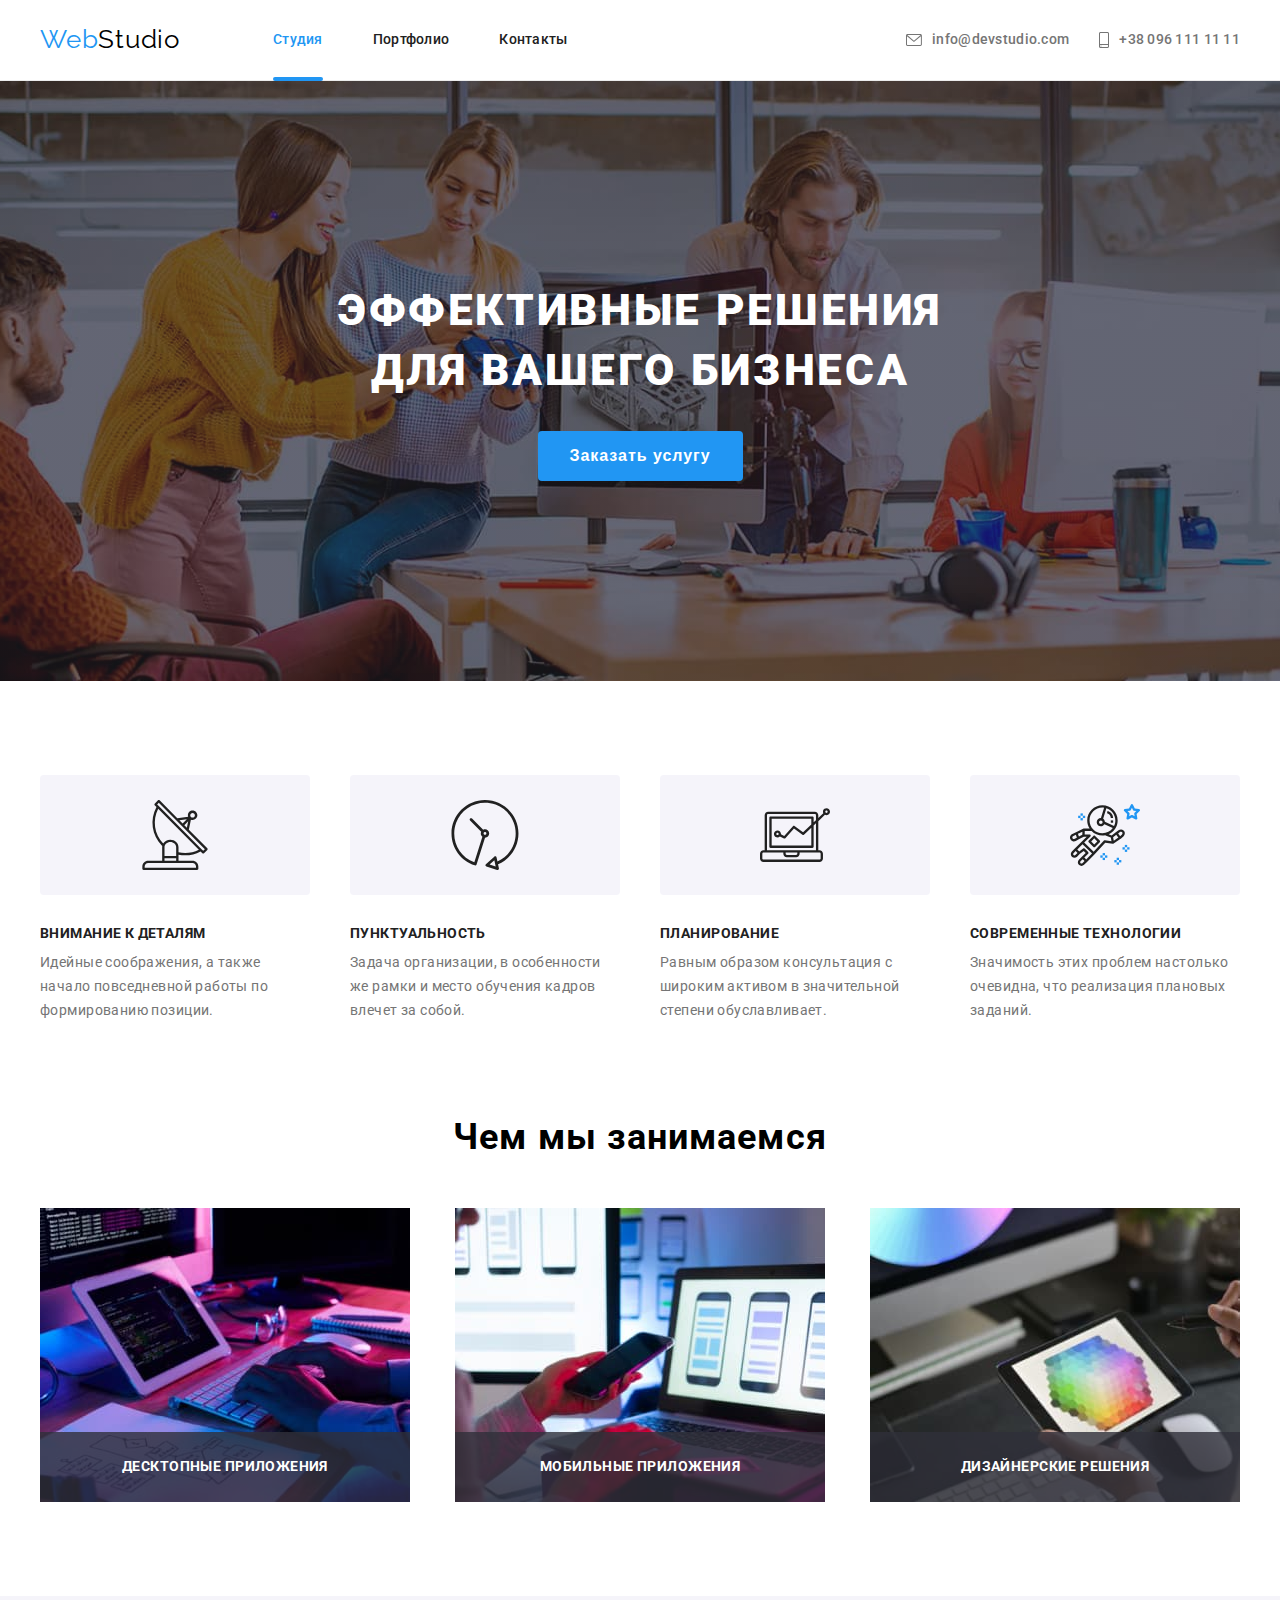
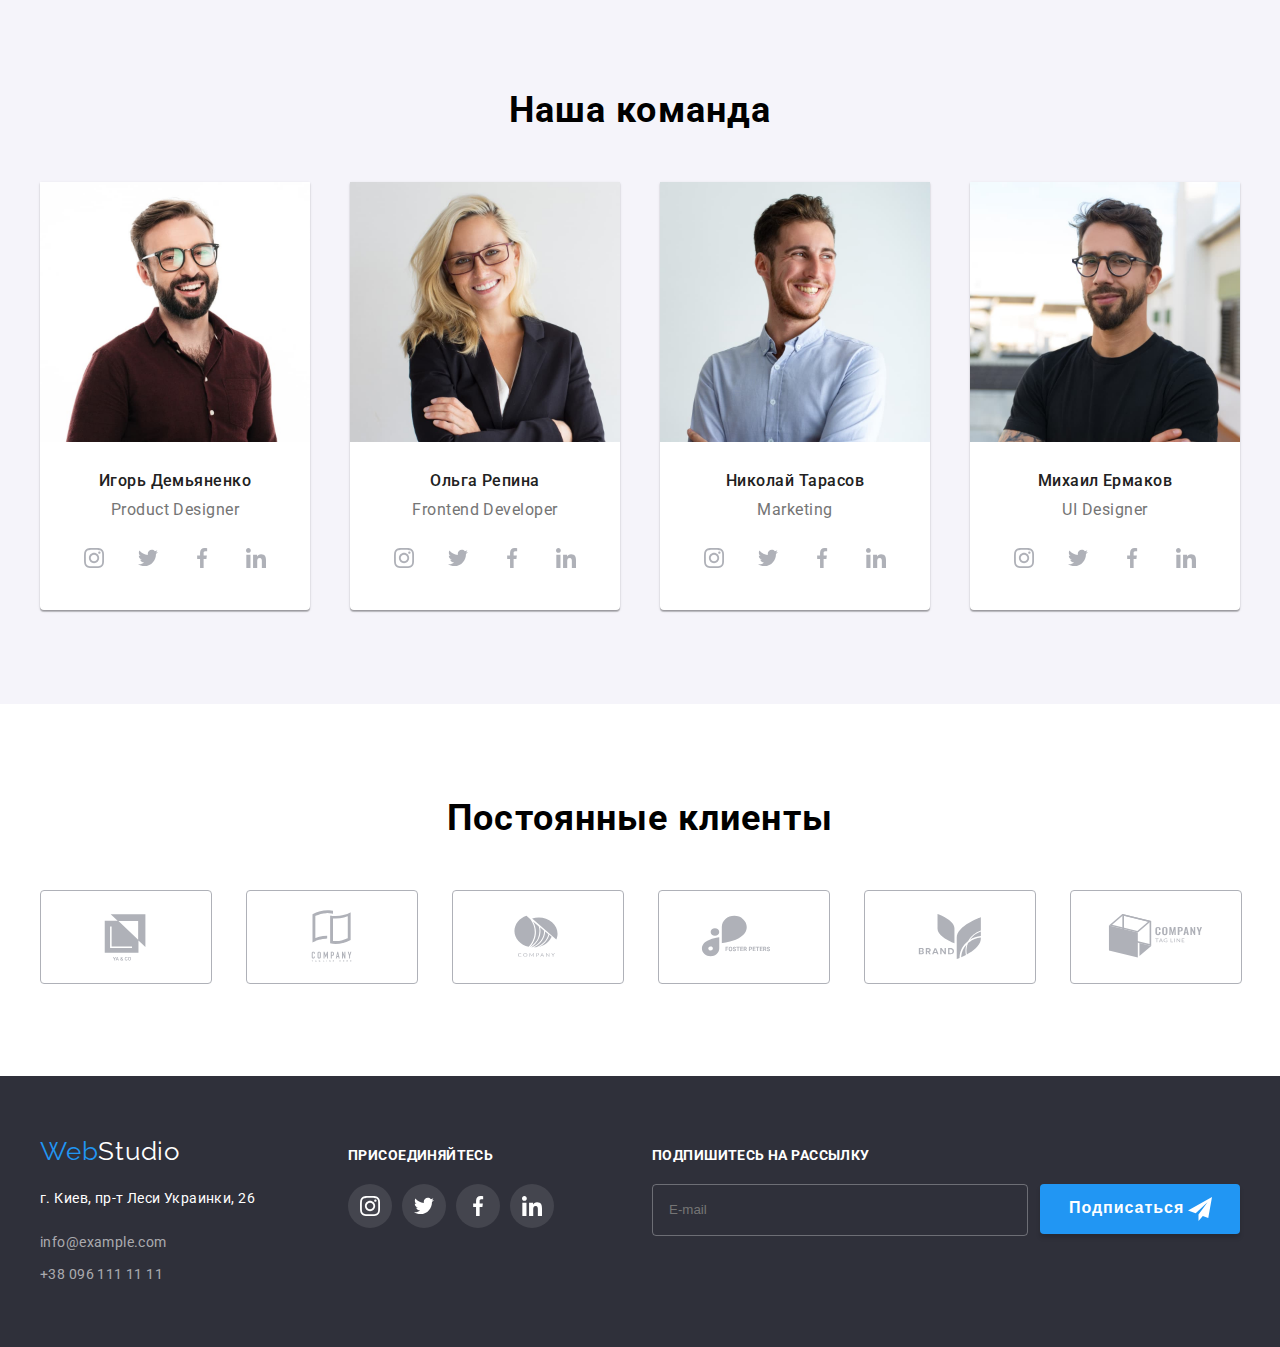
==== index.html @ 7c9e0657 "копіює файли з попередньої ДЗ" ====
<!DOCTYPE html>
<html lang="ru">
  <head>
    <meta charset="UTF-8" />
    <meta http-equiv="X-UA-Compatible" content="IE=edge" />
    <meta name="viewport" content="width=device-width, initial-scale=1.0" />
    <title>WebStudio</title>
    <link rel="preconnect" href="https://fonts.googleapis.com" />
    <link rel="preconnect" href="https://fonts.gstatic.com" crossorigin />
    <link
      href="https://fonts.googleapis.com/css2?family=Montserrat:wght@400;700&family=Raleway:wght@700&family=Roboto:wght@400;500;700;900&family=Rubik:wght@400;500;700&display=swap"
      rel="stylesheet"
    />
    <link
      rel="stylesheet"
      href="https://cdnjs.cloudflare.com/ajax/libs/modern-normalize/1.1.0/modern-normalize.min.css"
      integrity="sha512-wpPYUAdjBVSE4KJnH1VR1HeZfpl1ub8YT/NKx4PuQ5NmX2tKuGu6U/JRp5y+Y8XG2tV+wKQpNHVUX03MfMFn9Q=="
      crossorigin="anonymous"
      referrerpolicy="no-referrer"
    />
    <link rel="stylesheet" href="./css/main.css"/>
  </head>
  <body>
    <!-- --------HEADER-------- -->

    <header class="header">
      <nav class="container main-nav">
        <a href="./index.html" class="logo">Web<span class="logo-accent">Studio</span></a>

        <ul class="nav list">
          <li class="nav__item">
            <a href="./index.html" class="nav__link current">Студия</a>
          </li>

          <li class="nav__item">
            <a href="./portfolio.html" class="nav__link">Портфолио</a></li>

          <li class="nav__item">
            <a href="" class="nav__link">Контакты</a></li>
        </ul>

        <ul class="site-contact list">
          <li class="site-contact__item">
            <a href="mailto:info@devstudio.com" class="site-contact__link">
              <svg class="site-contact__icon" width="16" hight="12">
                <use href="./images/icons.svg#icon-icon-envelope"></use>
              </svg>info@devstudio.com
            </a>
          </li>

          <li class="site-contact__item">
            <a href="tel:+380961111111" class="site-contact__link">
              <svg class="site-contact__icon" width="10" hight="16">
                <use href="./images/icons.svg#icon-icon-tel"></use>
              </svg>+38 096 111 11 11</a>
          </li>
        </ul>

      </nav>
    </header>

    <main>
      <!-- ---------------HERO--------------- -->

      <section class="section hero">
        <div class="container">
          <h1 class="hero__title">Эффективные решения для вашего бизнеса</h1>
          <button type="button" class="hero__button" data-modal-open>Заказать услугу</button>
        </div>
      </section>

      <!-- ----------------BENEFITS---------------- -->

      <section class="section benefit">
        <div class="container">
          <ul class="benefits">
            <li class="benefits__item">
              <div class="benefits__back benefits__back--antenna"></div>
              <h3 class="benefits__title">Внимание к деталям</h3>
              <p class="benefits__desctription">Идейные соображения, а также начало повседневной работы по формированию позиции.</p>
            </li>
            <li class="benefits__item">
              <div class="benefits__back benefits__back--clock"></div>
              <h3 class="benefits__title">Пунктуальность</h3>
              <p class="benefits__desctription">Задача организации, в особенности же рамки и место обучения кадров влечет за собой.</p>
            </li>
            <li class="benefits__item">
              <div class="benefits__back benefits__back--laptop"></div>
              <h3 class="benefits__title">Планирование</h3>
              <p class="benefits__desctription">Равным образом консультация с широким активом в значительной степени обуславливает.</p>
            </li>
            <li class="benefits__item">
              <div class="benefits__back benefits__back--astronaut"></div>
              <h3 class="benefits__title">Современные технологии</h3>
              <p class="benefits__desctription">Значимость этих проблем настолько очевидна, что реализация плановых заданий.</p>
            </li>
          </ul>
        </div>
      </section>

      <!-- ------------------WHAT WE DO (WWD)-------------- -->

      <section class="section">
        <div class="container">
          <h2 class="whatwedo">Чем мы занимаемся</h2>
          <ul class="whatwedo__list list">
            
            <li>
              <a href="" class="whatwedo__link">
                <img src="./images/pic1.jpg" alt="человек пишет код" width="370"/>
                  
                <div class="whatwedo__overlay">
                  <p class="whatwedo__text">Десктопные приложения</p>
                </div>
              </a>
            </li>
            
            <li>
              <a href="" class="whatwedo__link">
                <img src="./images/pic2.jpg" alt="девушка держит в руках телефон" width="370"/>
                
                <div class="whatwedo__overlay">
                  <p class="whatwedo__text">Мобильные приложения</p></div></a>
            </li>

            <li>
              <a href="" class="whatwedo__link">
                <img src="./images/pic3.jpg" alt="палитра на планшете" width="370"/>
                
                <div class="whatwedo__overlay">
                  <p class="whatwedo__text">Дизайнерские решения</p></div></a>
            </li>

          </ul>
          
        </div>
      </section>

      <!-- ----------------TEAM---------------- -->

      <section class="section teambackground">
        <div class="container">
          <h2 class="team__head">Наша команда</h2>
          
          <ul class="team">
            
            <li class="team-member">
              <img src="./images/hum1.jpg" alt="Игорь Демьяненко" width="270" />
              
              <div class="team-member__contacts">
              
              <h3 class="team-member__name">Игорь Демьяненко</h3>
              <p class="team-member__description">Product Designer</p>
              
              <ul class="social-icons">

                <li class="social-icons__item">
                  <a href="" class="social-icons__link">
                  <svg class="social-icons__icon" width="20" height="20">
                    <use href="./images/icons.svg#icon-icon-instagram"></use>
                  </svg>
                </a>
                </li>

                  <li class="social-icons__item">
                  <a href="" class="social-icons__link">
                  <svg class="social-icons__icon" width="20" height="20">
                    <use href="./images/icons.svg#icon-icon-twitter"></use>
                  </svg>
                </a>
               </li>

                <li class="social-icons__item">
                <a href="" class="social-icons__link">
                  <svg class="social-icons__icon" width="20" height="20">
                    <use href="./images/icons.svg#icon-icon-fb"></use>
                  </svg>
                </a>
                </li>

                <li class="social-icons__item">
                  <a href="" class="social-icons__link">
                  <svg class="social-icons__icon" width="20" height="20">
                    <use href="./images/icons.svg#icon-icon-linkedin"></use>
                  </svg>
                </a>
                </li>
              </ul>
              </div>
            </li>

            <li class="team-member">
              <img src="./images/hum2.jpg" alt="Ольга Репина" width="270" />
                
              <div class="team-member__contacts">

                <h3 class="team-member__name">Ольга Репина</h3>
                <p class="team-member__description">Frontend Developer</p>

                <ul class="social-icons">

                  <li class="social-icons__item">
                    <a href="" class="social-icons__link">
                    <svg class="social-icons__icon" width="20" height="20">
                      <use href="./images/icons.svg#icon-icon-instagram"></use>
                    </svg>
                    </a>
                  </li>

                  <li class="social-icons__item">
                    <a href="" class="social-icons__link">
                    <svg class="social-icons__icon" width="20" height="20">
                      <use href="./images/icons.svg#icon-icon-twitter"></use>
                    </svg>
                    </a>
                  </li>

                <li class="social-icons__item">
                <a href="" class="social-icons__link">
                  <svg class="social-icons__icon" width="20" height="20">
                    <use href="./images/icons.svg#icon-icon-fb"></use>
                  </svg>
                </a>
                </li>

                <li class="social-icons__item">
                  <a href="" class="social-icons__link">
                  <svg class="social-icons__icon" width="20" height="20">
                    <use href="./images/icons.svg#icon-icon-linkedin"></use>
                  </svg>
                </a>
                </li>

                </ul>
              </div>
            </li>

            <li class="team-member">
              <img src="./images/hum3.jpg" alt="Николай Тарасов" width="270" />
              
              <div class="team-member__contacts">

                <h3 class="team-member__name">Николай Тарасов</h3>

                <p class="team-member__description">Marketing</p>

                 <ul class="social-icons">

                 <li class="social-icons__item">
                <a href="" class="social-icons__link">
                  <svg class="social-icons__icon" width="20" height="20">
                    <use href="./images/icons.svg#icon-icon-instagram"></use>
                  </svg>
                </a>
                </li>

                 <li class="social-icons__item">
                <a href="" class="social-icons__link">
                  <svg class="social-icons__icon" width="20" height="20">
                    <use href="./images/icons.svg#icon-icon-twitter"></use>
                  </svg>
                </a>
                </li>

                <li class="social-icons__item">
                <a href="" class="social-icons__link">
                  <svg class="social-icons__icon" width="20" height="20">
                    <use href="./images/icons.svg#icon-icon-fb"></use>
                  </svg>
                </a>
                </li>

                <li class="social-icons__item">
                <a href="" class="social-icons__link">
                  <svg class="social-icons__icon" width="20" height="20">
                    <use href="./images/icons.svg#icon-icon-linkedin"></use>
                  </svg>
                </a>
                </li>
                </ul>
              </div>
            </li>

            <li class="team-member">
              <img src="./images/hum4.jpg" alt="Михаил Ермаков" width="270" />
              
              <div class="team-member__contacts">

              <h3 class="team-member__name">Михаил Ермаков</h3>
              <p class="team-member__description">UI Designer</p>

                <ul class="social-icons">

                 <li class="social-icons__item">
                <a href="" class="social-icons__link">
                  <svg class="social-icons__icon" width="20" height="20">
                    <use href="./images/icons.svg#icon-icon-instagram"></use>
                  </svg>
                </a>
                </li>

                 <li class="social-icons__item">
                <a href="" class="social-icons__link">
                  <svg class="social-icons__icon" width="20" height="20">
                    <use href="./images/icons.svg#icon-icon-twitter"></use>
                  </svg>
                </a>
                </li>

                <li class="social-icons__item">
                <a href="" class="social-icons__link">
                  <svg class="social-icons__icon" width="20" height="20">
                    <use href="./images/icons.svg#icon-icon-fb"></use>
                  </svg>
                </a>
                </li>

                <li class="social-icons__item">
                <a href="" class="social-icons__link">
                  <svg class="social-icons__icon" width="20" height="20">
                    <use href="./images/icons.svg#icon-icon-linkedin"></use>
                  </svg>
                </a>
                </li>
                </ul>
              </div>
            </li>
          </ul>
        </div>
      </section>

      <!-- ---Regular customers--- -->

      <section class="section">
        <div class="container">
          <h2 class="customers__head">Постоянные клиенты</h2>

          <ul class="customers list">
           
            <li class="customers__item">
              <a href="" class="customers__link">
                <svg class="customers__icon">
                    <use href="./images/icons.svg#icon-company1"></use>
                </svg>
              </a>
            </li>

            <li class="customers__item">
              <a href="" class="customers__link">
                  <svg class="customers__icon">
                    <use href="./images/icons.svg#icon-company2"></use>
                  </svg>
              </a>
            </li>

            <li class="customers__item">
              <a href="" class="customers__link">
                  <svg class="customers__icon">
                    <use href="./images/icons.svg#icon-company3"></use>
                  </svg>
              </a>
            </li>

            <li class="customers__item">
              <a href="" class="customers__link">
                  <svg class="customers__icon">
                    <use href="./images/icons.svg#icon-company4"></use>
                  </svg>
              </a>
            </li>

            <li class="customers__item">
              <a href="" class="customers__link">
                  <svg class="customers__icon">
                    <use href="./images/icons.svg#icon-company5"></use>
                  </svg>
              </a>
            </li>

            <li class="customers__item">
              <a href=""class="customers__link">
                  <svg class="customers__icon">
                    <use href="./images/icons.svg#icon-company6"></use>
                  </svg>
              </a>
            </li>

          </ul>
        </div>
      </section>
    </main>

    <!-- ------------Footer------------- -->

    <footer class="footer">
      <div class="container footer-con">
        
        <div>
          <a href="./index.html" class="logo">Web<span class="logo-accent logo-accent--footer">Studio</span></a>

          <address class="footer__adress">г. Киев, пр-т Леси Украинки, 26</address>
          
          <ul class="footer_contacts">
            <li class="footer_contacts__link">
              <a href="mailto:info@example.com" class="footer_contacts__footer-contact">info@example.com</a></li>
            <li>
              <a href="tel:+380991111111" class="footer_contacts__footer-contact">+38 096 111 11 11</a></li>
          </ul>
        </div>
      
        <div class="footer-social-link">
          <h3 class="footer__head">присоединяйтесь</h3>
            <div class="footer-social">

              <ul class="footer-icons">
                <li>
                <a href="" class="social-icons__link social-icons__link--footer">
                  <svg class="social-icons__icon social-icons__icon--footer" width="20px" height="20px">
                    <use href="./images/icons.svg#icon-icon-instagram"></use>
                  </svg>
                </a>
              </li>
              <li>
                <a href="" class="social-icons__link social-icons__link--footer">
                  <svg class="social-icons__icon social-icons__icon--footer" width="20px" height="20px">
                    <use href="./images/icons.svg#icon-icon-twitter"></use>
                  </svg>
                </a>
              </li>
              <li>
                <a href="" class="social-icons__link social-icons__link--footer">
                  <svg class="social-icons__icon social-icons__icon--footer" width="20px" height="20px">
                    <use href="./images/icons.svg#icon-icon-fb"></use>
                  </svg>
                </a>
              </li>
              <li>
                <a href="" class="social-icons__link social-icons__link--footer">
                  <svg class="social-icons__icon social-icons__icon--footer" width="20px" height="20px">
                    <use href="./images/icons.svg#icon-icon-linkedin"></use>
                  </svg>
                </a>
              </li>
            </div>
          </ul>
        </div>

        <div class="footer-form">
          <h3 class="footer__head">Подпишитесь на рассылку</h3>
          <div class="subscribe-form">
            <input type="text" placeholder="E-mail" class="subscribe-form__input">
          <button type="button" class="subscribe-form__button">Подписаться
            <svg class="subscribe-form__button-icon" width="24px" height="24px">
              <use href="./images/icons.svg#icon-newsubscribe"> </use>
            </svg>
          </button>
          </div>
        </div>

      </div>
    </footer>

    <!-- ------------Modal window------------- -->

    <div class="backdrop is-hidden" data-modal>
      <div class="modal">
        <div class="close" data-modal-close>
          <svg width="11" height="11">
            <use href="./images/icons.svg#icon-close"></use>
          </svg>
        </div>

        <p class="modal_title">Оставьте свои данные, мы вам перезвоним</p>

        <form class="form">

            <div class="form__field">
              <label for="user-name" class="form__label">Имя</label>
              <div class="form__input-container">
                <input type="text" name="name" id="user-name" class="form__input">
                  <svg  class="form__icon" width="18" height="18">
                    <use href="./images/icons.svg#icon-newperson"></use>
                  </svg>
              </div>
            </div>
            
            <div class="form__field">  
              <label for="user-tel" class="form__label">Телефон</label>
              <div class="form__input-container">
                <input type="tel" name="name" id="user-tel" class="form__input">
                  <svg class="form__icon" width="18" height="18">
                    <use href="./images/icons.svg#icon-newphone"></use>
                  </svg>
              </div>
            </div>

            <div class="form__field">
              <label for="user-email" class="form__label">Почта</label>
              <div class="form__input-container">
                <input type="email" name="name" id="user-email" class="form__input">
                  <svg class="form__icon" width="18" height="18">
                    <use href="./images/icons.svg#icon-newemail"></use>
                  </svg>
              </div>
            </div>

            <div class="form__field comment">
              <label for="comments" class="form__label">Комментарий</label>
                <textarea name="comments" id="comments" rows="10" placeholder="Введите текст" class="form__comments"></textarea> 
            </div>



            <div class="form-agreement">
              <input type="checkbox" name="privacy" id="privacy" class="form-agreement__checkbox visually-hidden" >
              <label for="privacy" class="form-agreement__label">
              Соглашаюсь с рассылкой и принимаю &nbsp
              <a href="" class="form-agreement__link">Условия договора</a>
              </label>
            </div>

          <button type="submit" class="form__buttom">Отправить</button>

        </form>
  
     <script src="./js/modal.js"></script>
  </body>
</html>
---- css/main.css ----
:root {
  --primaty-text-color: #212121;
  --dark-color-text: #000000;
  --secondary-text-color: #757575;
  --auxiliary-text-color: rgba(255, 255, 255, 0.6);
  --white-text-color: #ffffff;
  --accent-color: #2196f3;
  --background-color-dark: #2f303a;
  --background-color-lightgrey: #f5f4fa;
  --cybic-parameters: 0.4, 0, 0.2, 1;
}

*,
*::before *::after {
  box-sizing: inherit;
}

body {
  font-family: Roboto, sans-serif;
  margin: 0;
}

h2 {
  font-weight: 700;
  font-size: 36px;
  line-height: 1.16;
  letter-spacing: 0.03em;
  text-align: center;
}

h1,
h2,
h3,
h4,
h5,
h6,
h7,
h8 {
  margin: 0 0;
  padding-left: 0;
}

ul {
  margin-top: 0;
  padding-left: 0;
}

p {
  margin: 0 0;
  padding-left: 0;
}

img {
  display: block;
}

.container {
  width: 1200px;
  margin-left: auto;
  margin-right: auto;
  padding-left: 15px;
  padding-right: 15px;
}

.section {
  padding-top: 94px;
  padding-bottom: 94px;
}

.visually-hidden {
  position: absolute;
  white-space: nowrap;
  width: 1px;
  height: 1px;
  overflow: hidden;
  border: 0;
  padding: 0;
  clip: rect(0 0 0 0);
  clip-path: inset(50%);
  margin: -1px;
}

.list {
  list-style: none;
  text-decoration: none;
  margin-bottom: 0;
}

.header {
  border-bottom: 1px solid #ececec;
}

.main-nav {
  display: flex;
  align-items: center;
  height: 80px;
}

.nav {
  font-family: Roboto, sans-serif;
  display: flex;
  color: var(--primaty-text-color);
  font-weight: 500;
  font-size: 14px;
  line-height: 1.14;
  letter-spacing: 0.02em;
  margin: 0;
}

.nav__item {
  position: relative;
  margin-right: 50px;
}
.nav__item:last-child {
  margin-right: 0px;
}

.nav__link {
  color: var(--primaty-text-color);
  display: block;
  text-decoration: none;
  padding-top: 32px;
  padding-bottom: 32px;
  font-weight: 500;
  font-size: 14px;
  line-height: 1.14;
  letter-spacing: 0.02em;
  transition: color 250ms cubic-bezier(var(--cybic-parameters));
}
.nav__link:hover, .nav__link:focus {
  color: var(--accent-color);
}
.nav__link.current {
  color: var(--accent-color);
}
.nav__link.current::after {
  content: "";
  position: absolute;
  left: 0;
  bottom: -1px;
  width: 100%;
  height: 4px;
  background-color: var(--accent-color);
  border-radius: 2px;
}

.site-contact {
  display: flex;
  text-decoration: none;
  margin-left: auto;
  padding: 0;
  height: 80px;
}

.site-contact__item {
  margin-right: 30px;
}
.site-contact__item:last-child {
  margin-right: 0px;
}

.site-contact__link {
  display: flex;
  font-family: Roboto, sans-serif;
  text-decoration: none;
  color: var(--secondary-text-color);
  font-weight: 500;
  font-size: 14px;
  line-height: 1.14;
  letter-spacing: 0.02em;
  padding: 0;
  margin-left: auto;
  margin-bottom: 0;
  align-items: center;
  transition: color 250ms cubic-bezier(var(--cybic-parameters));
}
.site-contact__link:hover, .site-contact__link:focus {
  color: var(--accent-color);
}

.site-contact__icon {
  margin-right: 10px;
  fill: currentColor;
  height: 80px;
}

.logo {
  font-family: Raleway, sans-serif;
  text-decoration: none;
  font-size: 26px;
  line-height: 1.2;
  letter-spacing: 0.03em;
  color: var(--accent-color);
  margin-right: 93px;
}

.logo-accent {
  color: var(--dark-color-text);
}

.logo-accent--footer {
  color: var(--white-text-color);
}

.hero {
  max-height: 600px;
  max-width: 1600px;
  margin: 0 auto;
  background-image: linear-gradient(to right, rgba(47, 48, 58, 0.4), rgba(47, 48, 58, 0.4)), url(../images/heroback.jpg);
  background-repeat: no-repeat;
  background-position: center;
  padding: 200px 0px;
}

.hero__title {
  font-family: Roboto, sans-serif;
  color: var(--white-text-color);
  text-transform: uppercase;
  font-weight: 900;
  font-size: 44px;
  line-height: 1.36;
  text-align: center;
  letter-spacing: 0.06em;
  list-style: none;
  margin-bottom: 30px;
  margin-left: auto;
  margin-right: auto;
  width: 696px;
}

.hero__button {
  color: var(--white-text-color);
  background-color: var(--accent-color);
  font-weight: 700;
  font-size: 16px;
  line-height: 1.88;
  letter-spacing: 0.06em;
  border: 0px;
  border-radius: 4px;
  padding: 10px 32px;
  display: block;
  margin: 0 auto;
  cursor: pointer;
}

.section.benefit {
  padding-bottom: 0px;
}

.benefits {
  margin: 0;
  list-style: none;
  display: flex;
  justify-content: space-between;
}

.benefits__item {
  max-width: 270px;
}

.benefits__back {
  display: block;
  width: 270px;
  height: 120px;
  background-color: var(--background-color-lightgrey);
  border-radius: 4px;
  margin-bottom: 30px;
  background-position: center;
  background-repeat: no-repeat;
  background-size: 70px 70px;
}
.benefits__back--antenna {
  background-image: url(../images/benefit1.svg);
}
.benefits__back--clock {
  background-image: url(../images/benefit2.svg);
}
.benefits__back--laptop {
  background-image: url(../images/benefit3.svg);
}
.benefits__back--astronaut {
  background-image: url(../images/benefit4.svg);
}

.benefits__title {
  color: var(--primaty-text-color);
  font-weight: 700;
  font-size: 14px;
  line-height: 16px;
  letter-spacing: 0.03em;
  text-transform: uppercase;
  margin-bottom: 10px;
}

.benefits__desctription {
  color: var(--secondary-text-color);
  font-weight: 400;
  font-size: 14px;
  line-height: 1.71;
  letter-spacing: 0.03em;
  width: 270px;
}

.whatwedo {
  text-align: center;
  margin-bottom: 50px;
}

.whatwedo__list {
  margin: 0;
  display: flex;
  justify-content: space-between;
}

.whatwedo__link {
  position: relative;
}

.whatwedo__overlay {
  display: flex;
  position: absolute;
  width: 100%;
  height: 70px;
  bottom: 0;
  background-color: rgba(47, 48, 58, 0.8);
  justify-content: center;
  align-items: center;
}

.whatwedo__text {
  font-weight: 700;
  font-size: 14px;
  line-height: 1.14;
  letter-spacing: 0.03em;
  text-transform: uppercase;
  color: var(--white-text-color);
}

.teambackground {
  background-color: var(--background-color-lightgrey);
}

.team__head {
  margin-bottom: 50px;
  text-align: center;
}

.team {
  display: flex;
  justify-content: space-between;
  list-style: none;
  margin: 0;
}

.team-member {
  background-color: var(--white-text-color);
  box-shadow: 0px 1px 3px rgba(0, 0, 0, 0.12), 0px 1px 1px rgba(0, 0, 0, 0.14), 0px 2px 1px rgba(0, 0, 0, 0.2);
  border-radius: 0px 0px 4px 4px;
}

.team-member__contacts {
  margin: 30px 0;
}

.team-member__name {
  margin-bottom: 10px;
  color: var(--primaty-text-color);
  font-weight: 500;
  font-size: 16px;
  line-height: 1.18;
  letter-spacing: 0.03em;
  text-align: center;
}

.team-member__description {
  color: var(--secondary-text-color);
  font-weight: 400;
  font-size: 16px;
  line-height: 1.18;
  letter-spacing: 0.03em;
  margin-bottom: 16px;
  text-align: center;
}

.social-icons {
  display: flex;
  justify-content: center;
  list-style: none;
}

.social-icons__item {
  height: 44px;
  width: 44px;
  margin-right: 10px;
}
.social-icons__item:last-child {
  margin-right: 0;
}

.social-icons__link {
  display: flex;
  justify-content: center;
  align-items: center;
  height: 100%;
  width: 100%;
  border-radius: 50%;
  color: #afb1b8;
  transition: background-color 250ms cubic-bezier(var(--cybic-parameters)), color 250ms cubic-bezier(var(--cybic-parameters));
}
.social-icons__link:hover, .social-icons__link:focus {
  background-color: var(--accent-color);
  color: #ffffff;
}

.social-icons__icon {
  fill: currentColor;
}

.customers__head {
  margin-bottom: 50px;
}

.customers {
  display: flex;
  justify-content: space-between;
  align-items: center;
  margin: 0;
}

.customers__item {
  width: 170px;
  height: 92px;
  color: var(--accent-color);
}

.customers__link {
  display: flex;
  justify-content: center;
  align-items: center;
  color: #afb1b8;
  width: 100%;
  height: 100%;
  border-radius: 4px;
  border: 1px solid #afb1b8;
  transition: background-color 250ms cubic-bezier(var(--cybic-parameters)), color 250ms cubic-bezier(var(--cybic-parameters)), border 250ms cubic-bezier(var(--cybic-parameters));
}
.customers__link:hover, .customers__link:focus {
  color: var(--accent-color);
  border-radius: 4px;
  border: 1px solid var(--accent-color);
}

.customers__icon {
  width: 106px;
  height: 60px;
  fill: currentColor;
}

.footer {
  background-color: var(--background-color-dark);
  padding-top: 60px;
  padding-bottom: 60px;
}

.footer-con {
  display: flex;
  align-items: baseline;
  justify-content: space-between;
}

.logo-footer {
  display: inline-block;
  margin-bottom: 20px;
}

.footer__adress {
  color: var(--white-text-color);
  font-style: normal;
  font-size: 14px;
  line-height: 1.7;
  letter-spacing: 0.03em;
  margin-bottom: 20px;
  margin-top: 20px;
}

.footer_contacts {
  margin: 0;
  list-style: none;
}

.footer_contacts__link {
  margin-bottom: 9px;
}

.footer_contacts__footer-contact {
  color: var(--auxiliary-text-color);
  text-decoration: none;
  font-size: 14px;
  line-height: 1.7;
  letter-spacing: 0.03em;
}

.footer-social-link {
  margin-left: 70px;
}

.footer__head {
  width: 100%;
  font-family: "Roboto";
  font-weight: 700;
  font-size: 14px;
  line-height: 1.14;
  letter-spacing: 0.03em;
  text-transform: uppercase;
  color: var(--white-text-color);
  margin-bottom: 20px;
}

.footer-social {
  display: flex;
  justify-content: space-between;
  width: 206px;
  height: 44px;
}

.footer-icons {
  list-style: none;
  display: flex;
  margin: 0;
  padding: 0;
  height: 44px;
  width: 44px;
}

.footer-icons li {
  margin-right: 10px;
}

.footer-icons li:last-child {
  margin-right: 0;
}

.social-icons__link--footer {
  display: flex;
  margin: 0;
  height: 44px;
  width: 44px;
  background-color: rgba(255, 255, 255, 0.1);
  border-radius: 50%;
  align-items: center;
  justify-content: center;
  transition: background-color 250ms cubic-bezier(var(--cybic-parameters));
}
.social-icons__link--footer:hover, .social-icons__link--footer:focus {
  background-color: var(--accent-color);
  border-radius: 50%;
}

.social-icons__icon--footer {
  display: block;
  align-items: baseline;
  fill: var(--white-text-color);
}

.footer-form {
  margin-left: 93px;
}

.subscribe-form {
  display: flex;
}

.subscribe-form__input {
  display: flex;
  padding: 0;
  margin: 0;
  width: 358px;
  height: 50px;
  background-color: transparent;
  border: 1px solid rgba(255, 255, 255, 0.3);
  border-radius: 4px;
  padding-left: 16px;
  color: var(--white-text-color);
}

.subscribe-form__button {
  display: flex;
  align-items: center;
  position: relative;
  margin-left: 12px;
  margin-top: 0;
  margin-right: 0;
  margin-bottom: 0;
  padding-left: 29px;
  width: 200px;
  height: 50px;
  border: none;
  border-radius: 4px;
  background-color: var(--accent-color);
  box-shadow: 0px 4px 4px rgba(0, 0, 0, 0.15);
  color: var(--white-text-color);
  font-weight: 700;
  font-size: 16px;
  line-height: 1.88;
  letter-spacing: 0.06em;
}

.subscribe-form__button-icon {
  position: absolute;
  right: 0;
  margin-right: 28px;
  top: 50%;
  transform: translateY(-50%);
}

.portfolio-nav {
  display: flex;
  color: var(--primaty-text-color);
  list-style: none;
  font-weight: 500;
  font-size: 16px;
  line-height: 1.62;
  letter-spacing: 0.03em;
  justify-content: center;
  margin-top: 0;
  margin-bottom: 50px;
}

.portfolio-nav__li {
  margin-right: 8px;
}

.portfolio-nav__radiobutton {
  display: block;
  font-family: Roboto, sans-serif;
  color: var(--primaty-text-color);
  list-style: none;
  text-decoration: none;
  font-weight: 500;
  font-size: 16px;
  line-height: 1.62;
  letter-spacing: 0.03em;
  padding: 6px 22px;
  border: 0px;
  border-radius: 4px;
  transition: background-color 250ms cubic-bezier(var(--cybic-parameters)), color 250ms cubic-bezier(var(--cybic-parameters)), box-shadow 250ms cubic-bezier(var(--cybic-parameters));
}
.portfolio-nav__radiobutton:nth-last-child {
  margin-right: 0;
}
.portfolio-nav__radiobutton:hover, .portfolio-nav__radiobutton:focus {
  color: var(--white-text-color);
  background-color: var(--accent-color);
  box-shadow: 0px 3px 1px rgba(0, 0, 0, 0.1), 0px 1px 2px rgba(0, 0, 0, 0.08), 0px 2px 2px rgba(0, 0, 0, 0.12);
}

.portfolio-card__content {
  padding: 20px 24px;
  border-left: 1px solid #eeeeee;
  border-right: 1px solid #eeeeee;
  border-bottom: 1px solid #eeeeee;
}

.portfolio-collection {
  color: var(--primaty-text-color);
  list-style: none;
  text-decoration: none;
  font-weight: 500;
  font-size: 16px;
  line-height: 1.62;
  letter-spacing: 0.03em;
  display: flex;
  flex-wrap: wrap;
  margin: 0;
}

.portfolio-card {
  margin-right: 30px;
  margin-bottom: 30px;
  width: 370px;
}
.portfolio-card:nth-child(3n) {
  margin-right: 0;
}

.portfolio-card__link {
  display: inline-block;
  transition: box-shadow 250ms cubic-bezier(var(--cybic-parameters));
}
.portfolio-card__link:hover, .portfolio-card__link:focus {
  box-shadow: 0px 1px 1px rgba(0, 0, 0, 0.12), 0px 4px 4px rgba(0, 0, 0, 0.06), 1px 4px 6px rgba(0, 0, 0, 0.16);
}

.portfolio-card__thumb {
  position: relative;
  overflow: hidden;
}

.portfolio-card__picture {
  z-index: 2;
}
.portfolio-card__picture .p {
  display: block;
  min-width: 100%;
  height: auto;
}

.portfolio-card__overley {
  position: absolute;
  top: 0;
  left: 0;
  width: 100%;
  height: 100%;
  padding: 63px 24px;
  background-color: rgba(33, 150, 243, 0.9);
  transform: translateY(100%);
  transition: transform 250ms cubic-bezier(var(--cybic-parameters));
}
.portfolio-card__link:hover .portfolio-card__overley, .portfolio-card__link:focus .portfolio-card__overley {
  transform: translateY(0);
}

.portfolio-card__title {
  font-family: Roboto, sans-serif;
  color: var(--primaty-text-color);
  font-weight: 700;
  font-size: 18px;
  line-height: 2;
  letter-spacing: 0.06em;
  margin-bottom: 4px;
}

.portfolio-card__description {
  color: var(--secondary-text-color);
  font-size: 16px;
  line-height: 1.88;
  letter-spacing: 0.03em;
}

.portfolio-card__overley-text {
  position: absolute;
  top: 0;
  left: 0;
  padding: 63px 24px;
  height: 100%;
  width: 100%;
  color: var(--white-text-color);
}

.backdrop {
  position: fixed;
  top: 0;
  left: 0;
  width: 100%;
  height: 100%;
  background-color: rgba(0, 0, 0, 0.2);
  opacity: 1;
  transition: opacity 250ms cubic-bezier(var(--cybic-parameters)), visibility 250ms cubic-bezier(var(--cybic-parameters));
}
.backdrop.is-hidden {
  visibility: hidden;
  opacity: 0;
  pointer-events: none;
}

.modal {
  position: absolute;
  top: 50%;
  left: 50%;
  transform: translate(-50%, -50%) scale(1);
  min-height: 581px;
  width: 528px;
  padding: 40px;
  background-color: var(--white-text-color);
  border-radius: 4px;
  box-shadow: 0px 1px 3px rgba(0, 0, 0, 0.12), 0px 1px 1px rgba(0, 0, 0, 0.14), 0px 2px 1px rgba(0, 0, 0, 0.2);
  transition: transform 250ms cubic-bezier(var(--cybic-parameters));
}
.backdrop.is-hidden .modal {
  transform: translate(-50%, -50%) scale(0);
}

.close {
  position: absolute;
  display: flex;
  align-items: center;
  justify-content: center;
  width: 30px;
  height: 30px;
  top: 8px;
  right: 8px;
  border-radius: 50%;
  background-color: var(--white-text-color);
  border: 1px solid rgba(0, 0, 0, 0.1);
  transition: fill 250ms cubic-bezier(var(--cybic-parameters));
}
.close:hover {
  fill: var(--accent-color);
}

.modal_title {
  font-weight: 700;
  font-size: 20px;
  line-height: 1.15;
  text-align: center;
  letter-spacing: 0.03em;
  color: var(--primaty-text-color);
  margin-bottom: 12px;
}

.form {
  display: block;
  top: 0;
  left: 0;
  width: 100%;
  height: 100%;
}

.form__field {
  display: block;
  width: 100%;
  margin-bottom: 10px;
}

.form__label {
  display: block;
  width: 100%;
  font-weight: 400;
  font-size: 12px;
  line-height: 1.16;
  letter-spacing: 0.01em;
  color: var(--secondary-text-color);
  margin-bottom: 4px;
}

.form__input-container {
  position: relative;
}

.form__input {
  padding-left: 42px;
  padding-top: 0;
  padding-right: 0;
  padding-bottom: 0;
  width: 100%;
  height: 40px;
  border: 1px solid rgba(33, 33, 33, 0.2);
  border-radius: 4px;
  top: 0;
  fill: currentColor;
  transition: border 250ms cubic-bezier(var(--cybic-parameters));
}
.form__input:hover, .form__input:focus {
  border: 1px solid var(--accent-color);
}

.form__icon {
  position: absolute;
  top: 50%;
  left: 15px;
  transform: translateY(-50%);
  transition: all 250ms cubic-bezier(var(--cybic-parameters));
}
.form__input:hover + .form__icon {
  fill: var(--accent-color);
}
.form__input:focus + .form__icon {
  fill: var(--accent-color);
}

.comment {
  margin-bottom: 0;
}

.form__comments {
  display: block;
  margin: 0;
  padding: 12px 16px;
  width: 100%;
  height: 120px;
  border: 1px solid rgba(33, 33, 33, 0.2);
  border-radius: 4px;
  resize: none;
  transition: border 250ms cubic-bezier(var(--cybic-parameters));
}
.form__comments:hover, .form__comments:focus {
  border: 1px solid var(--accent-color);
}
.form__comments::placeholder {
  font-weight: 400;
  font-size: 14px;
  line-height: 1.14;
  letter-spacing: 0.01em;
  color: rgba(117, 117, 117, 0.5);
}

.form-agreement {
  margin-right: auto;
  margin-left: auto;
  margin-bottom: 30px;
  margin-top: 20px;
}

.form-agreement__label {
  font-size: 14px;
  line-height: 1.71;
  letter-spacing: 0.03em;
  color: var(--secondary-text-color);
  display: flex;
  align-items: center;
  justify-content: center;
}
.form-agreement__label::before {
  content: "";
  width: 16px;
  height: 15px;
  border: 2px solid var(--primaty-text-color);
  border-radius: 2px;
  margin-right: 8px;
}

.form-agreement__link {
  color: var(--accent-color);
}

.form-agreement__checkbox:checked + .form-agreement__label::before {
  background-color: var(--accent-color);
  border: none;
  background-image: url(../images/icon-check.svg);
  background-repeat: no-repeat;
  background-position: center;
}

.form__buttom {
  display: block;
  margin: 0 auto;
  margin-bottom: 0px;
  width: 200px;
  height: 50px;
  color: var(--white-text-color);
  background-color: var(--accent-color);
  border: none;
  box-shadow: 0px 4px 4px rgba(0, 0, 0, 0.15);
  border-radius: 4px;
  text-align: center;
  font-weight: 700;
  font-size: 16px;
  line-height: 1.88;
  letter-spacing: 0.06em;
  transition: background-color 250ms cubic-bezier(var(--cybic-parameters));
}
.form__buttom:hover {
  background: #188ce8;
}/*# sourceMappingURL=main.css.map */
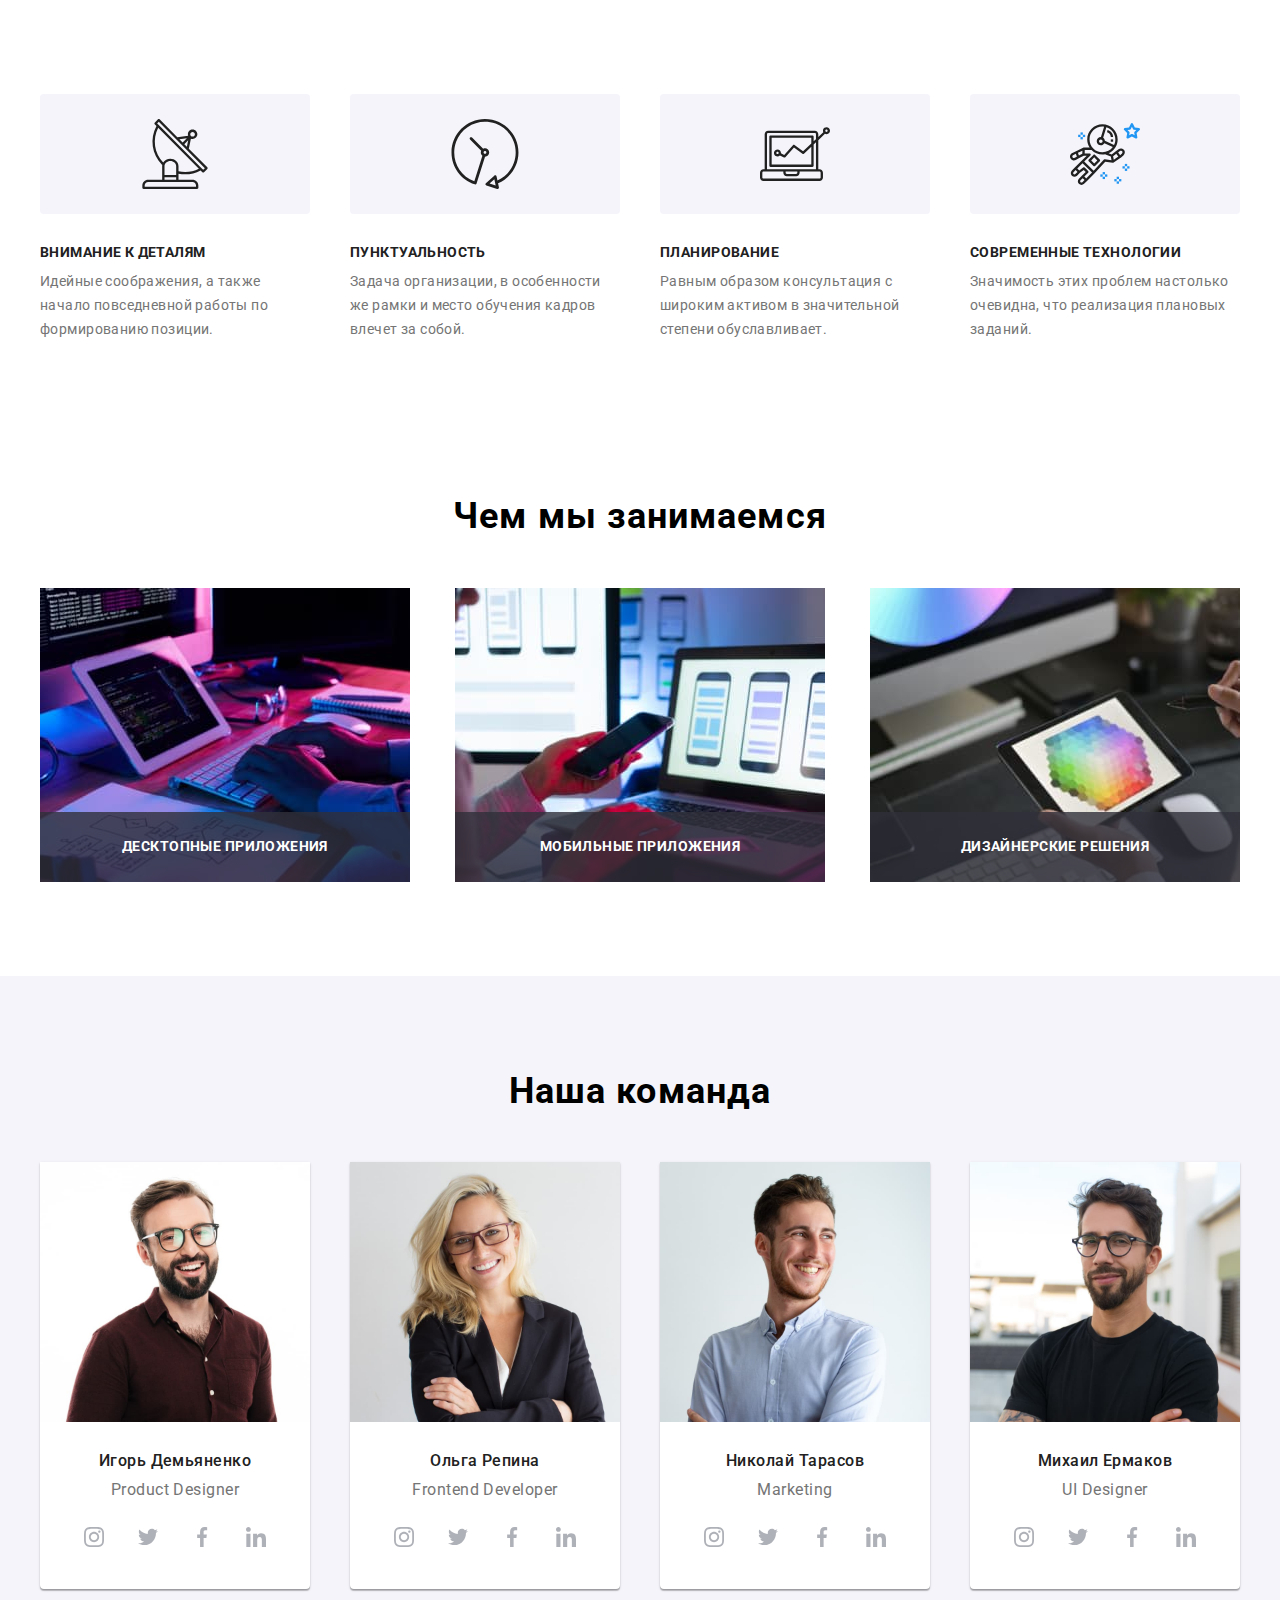
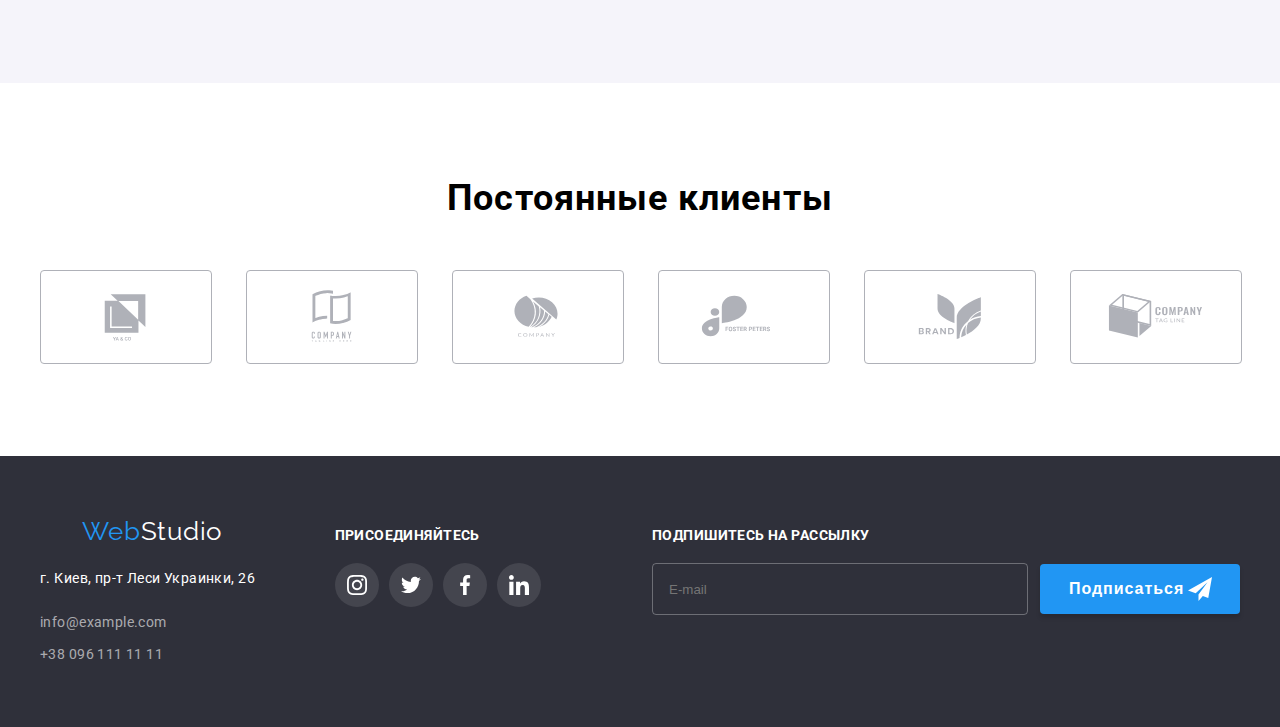
==== commit 31184150: "додає media правила" ====
--- a/index.html
+++ b/index.html
@@ -18,12 +18,12 @@
       crossorigin="anonymous"
       referrerpolicy="no-referrer"
     />
-    <link rel="stylesheet" href="./css/main.css"/>
+    <link rel="stylesheet" href="./css/main.css" />
   </head>
   <body>
     <!-- --------HEADER-------- -->
 
-    <header class="header">
+    <!-- <header class="header">
       <nav class="container main-nav">
         <a href="./index.html" class="logo">Web<span class="logo-accent">Studio</span></a>
 
@@ -57,17 +57,17 @@
         </ul>
 
       </nav>
-    </header>
+    </header> -->
 
     <main>
       <!-- ---------------HERO--------------- -->
 
-      <section class="section hero">
+      <!-- <section class="section hero">
         <div class="container">
           <h1 class="hero__title">Эффективные решения для вашего бизнеса</h1>
           <button type="button" class="hero__button" data-modal-open>Заказать услугу</button>
         </div>
-      </section>
+      </section> -->
 
       <!-- ----------------BENEFITS---------------- -->
 
@@ -79,16 +79,19 @@
               <h3 class="benefits__title">Внимание к деталям</h3>
               <p class="benefits__desctription">Идейные соображения, а также начало повседневной работы по формированию позиции.</p>
             </li>
+
             <li class="benefits__item">
               <div class="benefits__back benefits__back--clock"></div>
               <h3 class="benefits__title">Пунктуальность</h3>
               <p class="benefits__desctription">Задача организации, в особенности же рамки и место обучения кадров влечет за собой.</p>
             </li>
+
             <li class="benefits__item">
               <div class="benefits__back benefits__back--laptop"></div>
               <h3 class="benefits__title">Планирование</h3>
               <p class="benefits__desctription">Равным образом консультация с широким активом в значительной степени обуславливает.</p>
             </li>
+
             <li class="benefits__item">
               <div class="benefits__back benefits__back--astronaut"></div>
               <h3 class="benefits__title">Современные технологии</h3>
@@ -100,39 +103,40 @@
 
       <!-- ------------------WHAT WE DO (WWD)-------------- -->
 
-      <section class="section">
+      <section class="section whatwedo-container">
         <div class="container">
           <h2 class="whatwedo">Чем мы занимаемся</h2>
           <ul class="whatwedo__list list">
-            
             <li>
               <a href="" class="whatwedo__link">
-                <img src="./images/pic1.jpg" alt="человек пишет код" width="370"/>
-                  
+                <img src="./images/pic1.jpg" alt="человек пишет код" width="370" />
+
                 <div class="whatwedo__overlay">
                   <p class="whatwedo__text">Десктопные приложения</p>
                 </div>
               </a>
             </li>
-            
+
             <li>
               <a href="" class="whatwedo__link">
-                <img src="./images/pic2.jpg" alt="девушка держит в руках телефон" width="370"/>
-                
+                <img src="./images/pic2.jpg" alt="девушка держит в руках телефон" width="370" />
+
                 <div class="whatwedo__overlay">
-                  <p class="whatwedo__text">Мобильные приложения</p></div></a>
+                  <p class="whatwedo__text">Мобильные приложения</p>
+                </div></a
+              >
             </li>
 
             <li>
               <a href="" class="whatwedo__link">
-                <img src="./images/pic3.jpg" alt="палитра на планшете" width="370"/>
-                
+                <img src="./images/pic3.jpg" alt="палитра на планшете" width="370" />
+
                 <div class="whatwedo__overlay">
-                  <p class="whatwedo__text">Дизайнерские решения</p></div></a>
-            </li>
-
+                  <p class="whatwedo__text">Дизайнерские решения</p>
+                </div></a
+              >
+            </li>
           </ul>
-          
         </div>
       </section>
 
@@ -141,187 +145,177 @@
       <section class="section teambackground">
         <div class="container">
           <h2 class="team__head">Наша команда</h2>
-          
+
           <ul class="team">
-            
             <li class="team-member">
-              <img src="./images/hum1.jpg" alt="Игорь Демьяненко" width="270" />
-              
+              <img src="./images/hum1.jpg" alt="Игорь Демьяненко" width="270" class="team-member__picture" />
+
               <div class="team-member__contacts">
-              
-              <h3 class="team-member__name">Игорь Демьяненко</h3>
-              <p class="team-member__description">Product Designer</p>
-              
-              <ul class="social-icons">
-
-                <li class="social-icons__item">
-                  <a href="" class="social-icons__link">
-                  <svg class="social-icons__icon" width="20" height="20">
-                    <use href="./images/icons.svg#icon-icon-instagram"></use>
-                  </svg>
-                </a>
-                </li>
-
-                  <li class="social-icons__item">
-                  <a href="" class="social-icons__link">
-                  <svg class="social-icons__icon" width="20" height="20">
-                    <use href="./images/icons.svg#icon-icon-twitter"></use>
-                  </svg>
-                </a>
-               </li>
-
-                <li class="social-icons__item">
-                <a href="" class="social-icons__link">
-                  <svg class="social-icons__icon" width="20" height="20">
-                    <use href="./images/icons.svg#icon-icon-fb"></use>
-                  </svg>
-                </a>
-                </li>
-
-                <li class="social-icons__item">
-                  <a href="" class="social-icons__link">
-                  <svg class="social-icons__icon" width="20" height="20">
-                    <use href="./images/icons.svg#icon-icon-linkedin"></use>
-                  </svg>
-                </a>
-                </li>
-              </ul>
+                <h3 class="team-member__name">Игорь Демьяненко</h3>
+                <p class="team-member__description">Product Designer</p>
+
+                <ul class="social-icons">
+                  <li class="social-icons__item">
+                    <a href="" class="social-icons__link">
+                      <svg class="social-icons__icon" width="20" height="20">
+                        <use href="./images/icons.svg#icon-icon-instagram"></use>
+                      </svg>
+                    </a>
+                  </li>
+
+                  <li class="social-icons__item">
+                    <a href="" class="social-icons__link">
+                      <svg class="social-icons__icon" width="20" height="20">
+                        <use href="./images/icons.svg#icon-icon-twitter"></use>
+                      </svg>
+                    </a>
+                  </li>
+
+                  <li class="social-icons__item">
+                    <a href="" class="social-icons__link">
+                      <svg class="social-icons__icon" width="20" height="20">
+                        <use href="./images/icons.svg#icon-icon-fb"></use>
+                      </svg>
+                    </a>
+                  </li>
+
+                  <li class="social-icons__item">
+                    <a href="" class="social-icons__link">
+                      <svg class="social-icons__icon" width="20" height="20">
+                        <use href="./images/icons.svg#icon-icon-linkedin"></use>
+                      </svg>
+                    </a>
+                  </li>
+                </ul>
               </div>
             </li>
 
             <li class="team-member">
-              <img src="./images/hum2.jpg" alt="Ольга Репина" width="270" />
-                
+              <img src="./images/hum2.jpg" alt="Ольга Репина" width="270" class="team-member__picture" />
+
               <div class="team-member__contacts">
-
                 <h3 class="team-member__name">Ольга Репина</h3>
                 <p class="team-member__description">Frontend Developer</p>
 
                 <ul class="social-icons">
-
-                  <li class="social-icons__item">
-                    <a href="" class="social-icons__link">
-                    <svg class="social-icons__icon" width="20" height="20">
-                      <use href="./images/icons.svg#icon-icon-instagram"></use>
-                    </svg>
-                    </a>
-                  </li>
-
-                  <li class="social-icons__item">
-                    <a href="" class="social-icons__link">
-                    <svg class="social-icons__icon" width="20" height="20">
-                      <use href="./images/icons.svg#icon-icon-twitter"></use>
-                    </svg>
-                    </a>
-                  </li>
-
-                <li class="social-icons__item">
-                <a href="" class="social-icons__link">
-                  <svg class="social-icons__icon" width="20" height="20">
-                    <use href="./images/icons.svg#icon-icon-fb"></use>
-                  </svg>
-                </a>
-                </li>
-
-                <li class="social-icons__item">
-                  <a href="" class="social-icons__link">
-                  <svg class="social-icons__icon" width="20" height="20">
-                    <use href="./images/icons.svg#icon-icon-linkedin"></use>
-                  </svg>
-                </a>
-                </li>
-
+                  <li class="social-icons__item">
+                    <a href="" class="social-icons__link">
+                      <svg class="social-icons__icon" width="20" height="20">
+                        <use href="./images/icons.svg#icon-icon-instagram"></use>
+                      </svg>
+                    </a>
+                  </li>
+
+                  <li class="social-icons__item">
+                    <a href="" class="social-icons__link">
+                      <svg class="social-icons__icon" width="20" height="20">
+                        <use href="./images/icons.svg#icon-icon-twitter"></use>
+                      </svg>
+                    </a>
+                  </li>
+
+                  <li class="social-icons__item">
+                    <a href="" class="social-icons__link">
+                      <svg class="social-icons__icon" width="20" height="20">
+                        <use href="./images/icons.svg#icon-icon-fb"></use>
+                      </svg>
+                    </a>
+                  </li>
+
+                  <li class="social-icons__item">
+                    <a href="" class="social-icons__link">
+                      <svg class="social-icons__icon" width="20" height="20">
+                        <use href="./images/icons.svg#icon-icon-linkedin"></use>
+                      </svg>
+                    </a>
+                  </li>
                 </ul>
               </div>
             </li>
 
             <li class="team-member">
-              <img src="./images/hum3.jpg" alt="Николай Тарасов" width="270" />
-              
+              <img src="./images/hum3.jpg" alt="Николай Тарасов" width="270" class="team-member__picture" />
+
               <div class="team-member__contacts">
-
                 <h3 class="team-member__name">Николай Тарасов</h3>
 
                 <p class="team-member__description">Marketing</p>
 
-                 <ul class="social-icons">
-
-                 <li class="social-icons__item">
-                <a href="" class="social-icons__link">
-                  <svg class="social-icons__icon" width="20" height="20">
-                    <use href="./images/icons.svg#icon-icon-instagram"></use>
-                  </svg>
-                </a>
-                </li>
-
-                 <li class="social-icons__item">
-                <a href="" class="social-icons__link">
-                  <svg class="social-icons__icon" width="20" height="20">
-                    <use href="./images/icons.svg#icon-icon-twitter"></use>
-                  </svg>
-                </a>
-                </li>
-
-                <li class="social-icons__item">
-                <a href="" class="social-icons__link">
-                  <svg class="social-icons__icon" width="20" height="20">
-                    <use href="./images/icons.svg#icon-icon-fb"></use>
-                  </svg>
-                </a>
-                </li>
-
-                <li class="social-icons__item">
-                <a href="" class="social-icons__link">
-                  <svg class="social-icons__icon" width="20" height="20">
-                    <use href="./images/icons.svg#icon-icon-linkedin"></use>
-                  </svg>
-                </a>
-                </li>
+                <ul class="social-icons">
+                  <li class="social-icons__item">
+                    <a href="" class="social-icons__link">
+                      <svg class="social-icons__icon" width="20" height="20">
+                        <use href="./images/icons.svg#icon-icon-instagram"></use>
+                      </svg>
+                    </a>
+                  </li>
+
+                  <li class="social-icons__item">
+                    <a href="" class="social-icons__link">
+                      <svg class="social-icons__icon" width="20" height="20">
+                        <use href="./images/icons.svg#icon-icon-twitter"></use>
+                      </svg>
+                    </a>
+                  </li>
+
+                  <li class="social-icons__item">
+                    <a href="" class="social-icons__link">
+                      <svg class="social-icons__icon" width="20" height="20">
+                        <use href="./images/icons.svg#icon-icon-fb"></use>
+                      </svg>
+                    </a>
+                  </li>
+
+                  <li class="social-icons__item">
+                    <a href="" class="social-icons__link">
+                      <svg class="social-icons__icon" width="20" height="20">
+                        <use href="./images/icons.svg#icon-icon-linkedin"></use>
+                      </svg>
+                    </a>
+                  </li>
                 </ul>
               </div>
             </li>
 
             <li class="team-member">
-              <img src="./images/hum4.jpg" alt="Михаил Ермаков" width="270" />
-              
+              <img src="./images/hum4.jpg" alt="Михаил Ермаков" width="270" class="team-member__picture" />
+
               <div class="team-member__contacts">
-
-              <h3 class="team-member__name">Михаил Ермаков</h3>
-              <p class="team-member__description">UI Designer</p>
+                <h3 class="team-member__name">Михаил Ермаков</h3>
+                <p class="team-member__description">UI Designer</p>
 
                 <ul class="social-icons">
-
-                 <li class="social-icons__item">
-                <a href="" class="social-icons__link">
-                  <svg class="social-icons__icon" width="20" height="20">
-                    <use href="./images/icons.svg#icon-icon-instagram"></use>
-                  </svg>
-                </a>
-                </li>
-
-                 <li class="social-icons__item">
-                <a href="" class="social-icons__link">
-                  <svg class="social-icons__icon" width="20" height="20">
-                    <use href="./images/icons.svg#icon-icon-twitter"></use>
-                  </svg>
-                </a>
-                </li>
-
-                <li class="social-icons__item">
-                <a href="" class="social-icons__link">
-                  <svg class="social-icons__icon" width="20" height="20">
-                    <use href="./images/icons.svg#icon-icon-fb"></use>
-                  </svg>
-                </a>
-                </li>
-
-                <li class="social-icons__item">
-                <a href="" class="social-icons__link">
-                  <svg class="social-icons__icon" width="20" height="20">
-                    <use href="./images/icons.svg#icon-icon-linkedin"></use>
-                  </svg>
-                </a>
-                </li>
+                  <li class="social-icons__item">
+                    <a href="" class="social-icons__link">
+                      <svg class="social-icons__icon" width="20" height="20">
+                        <use href="./images/icons.svg#icon-icon-instagram"></use>
+                      </svg>
+                    </a>
+                  </li>
+
+                  <li class="social-icons__item">
+                    <a href="" class="social-icons__link">
+                      <svg class="social-icons__icon" width="20" height="20">
+                        <use href="./images/icons.svg#icon-icon-twitter"></use>
+                      </svg>
+                    </a>
+                  </li>
+
+                  <li class="social-icons__item">
+                    <a href="" class="social-icons__link">
+                      <svg class="social-icons__icon" width="20" height="20">
+                        <use href="./images/icons.svg#icon-icon-fb"></use>
+                      </svg>
+                    </a>
+                  </li>
+
+                  <li class="social-icons__item">
+                    <a href="" class="social-icons__link">
+                      <svg class="social-icons__icon" width="20" height="20">
+                        <use href="./images/icons.svg#icon-icon-linkedin"></use>
+                      </svg>
+                    </a>
+                  </li>
                 </ul>
               </div>
             </li>
@@ -336,55 +330,53 @@
           <h2 class="customers__head">Постоянные клиенты</h2>
 
           <ul class="customers list">
-           
             <li class="customers__item">
               <a href="" class="customers__link">
                 <svg class="customers__icon">
-                    <use href="./images/icons.svg#icon-company1"></use>
+                  <use href="./images/icons.svg#icon-company1"></use>
                 </svg>
               </a>
             </li>
 
             <li class="customers__item">
               <a href="" class="customers__link">
-                  <svg class="customers__icon">
-                    <use href="./images/icons.svg#icon-company2"></use>
-                  </svg>
+                <svg class="customers__icon">
+                  <use href="./images/icons.svg#icon-company2"></use>
+                </svg>
               </a>
             </li>
 
             <li class="customers__item">
               <a href="" class="customers__link">
-                  <svg class="customers__icon">
-                    <use href="./images/icons.svg#icon-company3"></use>
-                  </svg>
+                <svg class="customers__icon">
+                  <use href="./images/icons.svg#icon-company3"></use>
+                </svg>
               </a>
             </li>
 
             <li class="customers__item">
               <a href="" class="customers__link">
-                  <svg class="customers__icon">
-                    <use href="./images/icons.svg#icon-company4"></use>
-                  </svg>
+                <svg class="customers__icon">
+                  <use href="./images/icons.svg#icon-company4"></use>
+                </svg>
               </a>
             </li>
 
             <li class="customers__item">
               <a href="" class="customers__link">
-                  <svg class="customers__icon">
-                    <use href="./images/icons.svg#icon-company5"></use>
-                  </svg>
+                <svg class="customers__icon">
+                  <use href="./images/icons.svg#icon-company5"></use>
+                </svg>
               </a>
             </li>
 
             <li class="customers__item">
-              <a href=""class="customers__link">
-                  <svg class="customers__icon">
-                    <use href="./images/icons.svg#icon-company6"></use>
-                  </svg>
-              </a>
-            </li>
-
+              <a href="" class="customers__link">
+                <svg class="customers__icon">
+                  <use href="./images/icons.svg#icon-company6"></use>
+                </svg>
+              </a>
+            </li>
           </ul>
         </div>
       </section>
@@ -395,7 +387,7 @@
     <footer class="footer">
       <div class="container footer-con">
         
-        <div>
+        <div class="footer-base">
           <a href="./index.html" class="logo">Web<span class="logo-accent logo-accent--footer">Studio</span></a>
 
           <address class="footer__adress">г. Киев, пр-т Леси Украинки, 26</address>
@@ -462,7 +454,7 @@
 
     <!-- ------------Modal window------------- -->
 
-    <div class="backdrop is-hidden" data-modal>
+    <!-- <div class="backdrop is-hidden" data-modal>
       <div class="modal">
         <div class="close" data-modal-close>
           <svg width="11" height="11">
@@ -523,6 +515,6 @@
 
         </form>
   
-     <script src="./js/modal.js"></script>
+     <script src="./js/modal.js"></script> -->
   </body>
 </html>
--- a/css/main.css
+++ b/css/main.css
@@ -52,19 +52,47 @@
 
 img {
   display: block;
+  max-width: 100%;
+  height: auto;
 }
 
 .container {
-  width: 1200px;
   margin-left: auto;
   margin-right: auto;
   padding-left: 15px;
   padding-right: 15px;
 }
+@media screen and (min-width: 480px) {
+  .container {
+    max-width: 480px;
+  }
+}
+@media screen and (min-width: 768px) {
+  .container {
+    max-width: 768px;
+  }
+}
+@media screen and (min-width: 1200px) {
+  .container {
+    max-width: 1200px;
+  }
+}
 
 .section {
-  padding-top: 94px;
-  padding-bottom: 94px;
+  padding-top: 60px;
+  padding-bottom: 60px;
+}
+@media screen and (min-width: 320px) {
+  .section {
+    padding-top: 60px;
+    padding-bottom: 60px;
+  }
+}
+@media screen and (min-width: 1200px) {
+  .section {
+    padding-top: 94px;
+    padding-bottom: 94px;
+  }
 }
 
 .visually-hidden {
@@ -191,7 +219,6 @@
   line-height: 1.2;
   letter-spacing: 0.03em;
   color: var(--accent-color);
-  margin-right: 93px;
 }
 
 .logo-accent {
@@ -244,23 +271,50 @@
 }
 
 .section.benefit {
-  padding-bottom: 0px;
+  padding-bottom: 60px;
 }
 
 .benefits {
   margin: 0;
   list-style: none;
-  display: flex;
-  justify-content: space-between;
+  width: 100%;
+}
+@media screen and (min-width: 768px) {
+  .benefits {
+    display: flex;
+    flex-wrap: wrap;
+    gap: 30px;
+  }
+}
+@media screen and (min-width: 1200px) {
+  .benefits {
+    display: flex;
+    justify-content: space-between;
+  }
 }
 
 .benefits__item {
-  max-width: 270px;
+  margin-bottom: 30px;
+}
+@media screen and (min-width: 768px) {
+  .benefits__item {
+    max-width: 354px;
+    margin-bottom: 0;
+  }
+}
+@media screen and (min-width: 1200px) {
+  .benefits__item {
+    max-width: 270px;
+    margin-bottom: 0;
+  }
+}
+.benefits__item:last-child {
+  margin-bottom: 0;
 }
 
 .benefits__back {
   display: block;
-  width: 270px;
+  width: 100%;
   height: 120px;
   background-color: var(--background-color-lightgrey);
   border-radius: 4px;
@@ -290,6 +344,12 @@
   letter-spacing: 0.03em;
   text-transform: uppercase;
   margin-bottom: 10px;
+  text-align: center;
+}
+@media screen and (min-width: 768px) {
+  .benefits__title {
+    text-align: left;
+  }
 }
 
 .benefits__desctription {
@@ -298,7 +358,13 @@
   font-size: 14px;
   line-height: 1.71;
   letter-spacing: 0.03em;
-  width: 270px;
+  width: 100%;
+}
+
+@media screen and (max-width: 1200px) {
+  .whatwedo-container {
+    display: none;
+  }
 }
 
 .whatwedo {
@@ -341,25 +407,74 @@
 }
 
 .team__head {
-  margin-bottom: 50px;
+  margin-bottom: 30px;
   text-align: center;
+  font-size: 28px;
+  line-height: 1.17;
+}
+@media screen and (min-width: 1200px) {
+  .team__head {
+    margin-bottom: 50px;
+    font-size: 36px;
+    line-height: 1.17;
+  }
 }
 
 .team {
-  display: flex;
-  justify-content: space-between;
   list-style: none;
   margin: 0;
+}
+@media screen and (min-width: 768px) {
+  .team {
+    display: flex;
+    flex-wrap: wrap;
+    gap: 30px;
+  }
+}
+@media screen and (min-width: 1200px) {
+  .team {
+    justify-content: space-between;
+  }
 }
 
 .team-member {
   background-color: var(--white-text-color);
   box-shadow: 0px 1px 3px rgba(0, 0, 0, 0.12), 0px 1px 1px rgba(0, 0, 0, 0.14), 0px 2px 1px rgba(0, 0, 0, 0.2);
   border-radius: 0px 0px 4px 4px;
+  margin-bottom: 30px;
+}
+@media screen and (min-width: 768px) {
+  .team-member {
+    margin-bottom: 0;
+    width: 354px;
+    gap: 30px;
+  }
+}
+@media screen and (min-width: 1200px) {
+  .team-member {
+    margin-bottom: 0;
+    width: 270px;
+  }
+}
+
+.team-member__picture {
+  display: block;
+  width: 100%;
 }
 
 .team-member__contacts {
-  margin: 30px 0;
+  margin-top: 30px;
+  margin-bottom: 24px;
+}
+@media screen and (min-width: 768px) {
+  .team-member__contacts {
+    margin-top: 30px;
+  }
+}
+@media screen and (min-width: 1200px) {
+  .team-member__contacts {
+    margin: 30px 0;
+  }
 }
 
 .team-member__name {
@@ -417,20 +532,47 @@
 }
 
 .customers__head {
-  margin-bottom: 50px;
+  margin-bottom: 30px;
+  font-size: 28px;
+  line-height: 1.17;
+}
+@media screen and (min-width: 1200px) {
+  .customers__head {
+    font-size: 36px;
+    line-height: 1.17;
+    margin-bottom: 50px;
+  }
 }
 
 .customers {
   display: flex;
-  justify-content: space-between;
-  align-items: center;
-  margin: 0;
+  flex-wrap: wrap;
+  gap: 30px;
+}
+@media screen and (min-width: 1200px) {
+  .customers {
+    display: flex;
+    justify-content: space-between;
+    align-items: center;
+    margin: 0;
+  }
 }
 
 .customers__item {
-  width: 170px;
+  width: calc((100% - 30px) / 2);
   height: 92px;
-  color: var(--accent-color);
+}
+@media screen and (min-width: 768px) {
+  .customers__item {
+    width: calc((100% - 60px) / 3);
+  }
+}
+@media screen and (min-width: 1200px) {
+  .customers__item {
+    width: 170px;
+    height: 92px;
+    color: var(--accent-color);
+  }
 }
 
 .customers__link {
@@ -462,10 +604,42 @@
   padding-bottom: 60px;
 }
 
+.footer-base {
+  width: 100%;
+  margin: 0 auto;
+  align-items: center;
+  text-align: center;
+  margin-bottom: 60px;
+}
+@media screen and (min-width: 768px) {
+  .footer-base {
+    width: 50%;
+    margin-right: auto;
+    margin: 0;
+  }
+}
+@media screen and (min-width: 1200px) {
+  .footer-base {
+    margin-right: auto;
+  }
+}
+
 .footer-con {
-  display: flex;
-  align-items: baseline;
-  justify-content: space-between;
+  width: 100%;
+}
+@media screen and (min-width: 768px) {
+  .footer-con {
+    display: flex;
+    flex-wrap: wrap;
+  }
+}
+@media screen and (min-width: 1200px) {
+  .footer-con {
+    display: flex;
+    align-items: baseline;
+    justify-content: space-between;
+    flex-wrap: nowrap;
+  }
 }
 
 .logo-footer {
@@ -474,6 +648,7 @@
 }
 
 .footer__adress {
+  text-align: center;
   color: var(--white-text-color);
   font-style: normal;
   font-size: 14px;
@@ -482,14 +657,29 @@
   margin-bottom: 20px;
   margin-top: 20px;
 }
+@media screen and (min-width: 1200px) {
+  .footer__adress {
+    text-align: left;
+  }
+}
 
 .footer_contacts {
   margin: 0;
   list-style: none;
 }
+@media screen and (min-width: 1200px) {
+  .footer_contacts {
+    text-align: left;
+  }
+}
 
 .footer_contacts__link {
-  margin-bottom: 9px;
+  margin-bottom: 8px;
+}
+@media screen and (min-width: 1200px) {
+  .footer_contacts__link {
+    margin-bottom: 9px;
+  }
 }
 
 .footer_contacts__footer-contact {
@@ -501,10 +691,23 @@
 }
 
 .footer-social-link {
-  margin-left: 70px;
+  margin-bottom: 60px;
+}
+@media screen and (min-width: 768px) {
+  .footer-social-link {
+    width: 50%;
+    margin-left: auto;
+    margin-bottom: 0;
+  }
+}
+@media screen and (min-width: 1200px) {
+  .footer-social-link {
+    margin-left: 70px;
+  }
 }
 
 .footer__head {
+  text-align: center;
   width: 100%;
   font-family: "Roboto";
   font-weight: 700;
@@ -515,12 +718,23 @@
   color: var(--white-text-color);
   margin-bottom: 20px;
 }
+@media screen and (min-width: 1200px) {
+  .footer__head {
+    text-align: left;
+  }
+}
 
 .footer-social {
   display: flex;
-  justify-content: space-between;
+  margin: 0 auto;
   width: 206px;
   height: 44px;
+}
+@media screen and (min-width: 1200px) {
+  .footer-social {
+    justify-content: space-between;
+    margin: 0;
+  }
 }
 
 .footer-icons {
@@ -562,19 +776,45 @@
   fill: var(--white-text-color);
 }
 
-.footer-form {
-  margin-left: 93px;
+@media screen and (min-width: 768px) {
+  .footer-form {
+    margin-top: 60px;
+    margin-left: auto;
+    margin-right: auto;
+  }
+}
+@media screen and (min-width: 1200px) {
+  .footer-form {
+    margin-left: 93px;
+    margin-top: 0;
+    margin-right: 0;
+  }
 }
 
 .subscribe-form {
   display: flex;
+  flex-wrap: wrap;
+  justify-content: center;
+}
+@media screen and (min-width: 768px) {
+  .subscribe-form {
+    flex-direction: column;
+    align-items: center;
+  }
+}
+@media screen and (min-width: 1200px) {
+  .subscribe-form {
+    display: flex;
+    flex-wrap: nowrap;
+    flex-direction: row;
+  }
 }
 
 .subscribe-form__input {
   display: flex;
   padding: 0;
   margin: 0;
-  width: 358px;
+  width: 100%;
   height: 50px;
   background-color: transparent;
   border: 1px solid rgba(255, 255, 255, 0.3);
@@ -582,13 +822,28 @@
   padding-left: 16px;
   color: var(--white-text-color);
 }
+@media screen and (min-width: 768px) {
+  .subscribe-form__input {
+    width: 450px;
+    flex-direction: column;
+    margin: 0;
+    margin-bottom: 20px;
+  }
+}
+@media screen and (min-width: 1200px) {
+  .subscribe-form__input {
+    margin-right: 12px;
+    margin-bottom: 0;
+    width: 358px;
+  }
+}
 
 .subscribe-form__button {
   display: flex;
   align-items: center;
   position: relative;
   margin-left: 12px;
-  margin-top: 0;
+  margin-top: 20px;
   margin-right: 0;
   margin-bottom: 0;
   padding-left: 29px;
@@ -604,6 +859,16 @@
   line-height: 1.88;
   letter-spacing: 0.06em;
 }
+@media screen and (min-width: 768px) {
+  .subscribe-form__button {
+    margin-left: 0;
+  }
+}
+@media screen and (min-width: 768px) {
+  .subscribe-form__button {
+    margin-top: 0;
+  }
+}
 
 .subscribe-form__button-icon {
   position: absolute;
@@ -615,19 +880,24 @@
 
 .portfolio-nav {
   display: flex;
+  justify-content: flex-start;
+  flex-wrap: wrap;
+  column-gap: 8px;
+  row-gap: 15px;
   color: var(--primaty-text-color);
   list-style: none;
   font-weight: 500;
   font-size: 16px;
   line-height: 1.62;
   letter-spacing: 0.03em;
-  justify-content: center;
   margin-top: 0;
-  margin-bottom: 50px;
-}
-
-.portfolio-nav__li {
-  margin-right: 8px;
+  margin-bottom: 40px;
+}
+
+@media screen and (min-width: 1200px) {
+  .portfolio-nav__li {
+    margin-bottom: 0;
+  }
 }
 
 .portfolio-nav__radiobutton {
@@ -659,6 +929,7 @@
   border-left: 1px solid #eeeeee;
   border-right: 1px solid #eeeeee;
   border-bottom: 1px solid #eeeeee;
+  width: 450px;
 }
 
 .portfolio-collection {
@@ -675,12 +946,10 @@
 }
 
 .portfolio-card {
-  margin-right: 30px;
   margin-bottom: 30px;
-  width: 370px;
-}
-.portfolio-card:nth-child(3n) {
-  margin-right: 0;
+}
+.portfolio-card:last-child {
+  margin-bottom: 0;
 }
 
 .portfolio-card__link {
@@ -698,6 +967,7 @@
 
 .portfolio-card__picture {
   z-index: 2;
+  width: 100%;
 }
 .portfolio-card__picture .p {
   display: block;
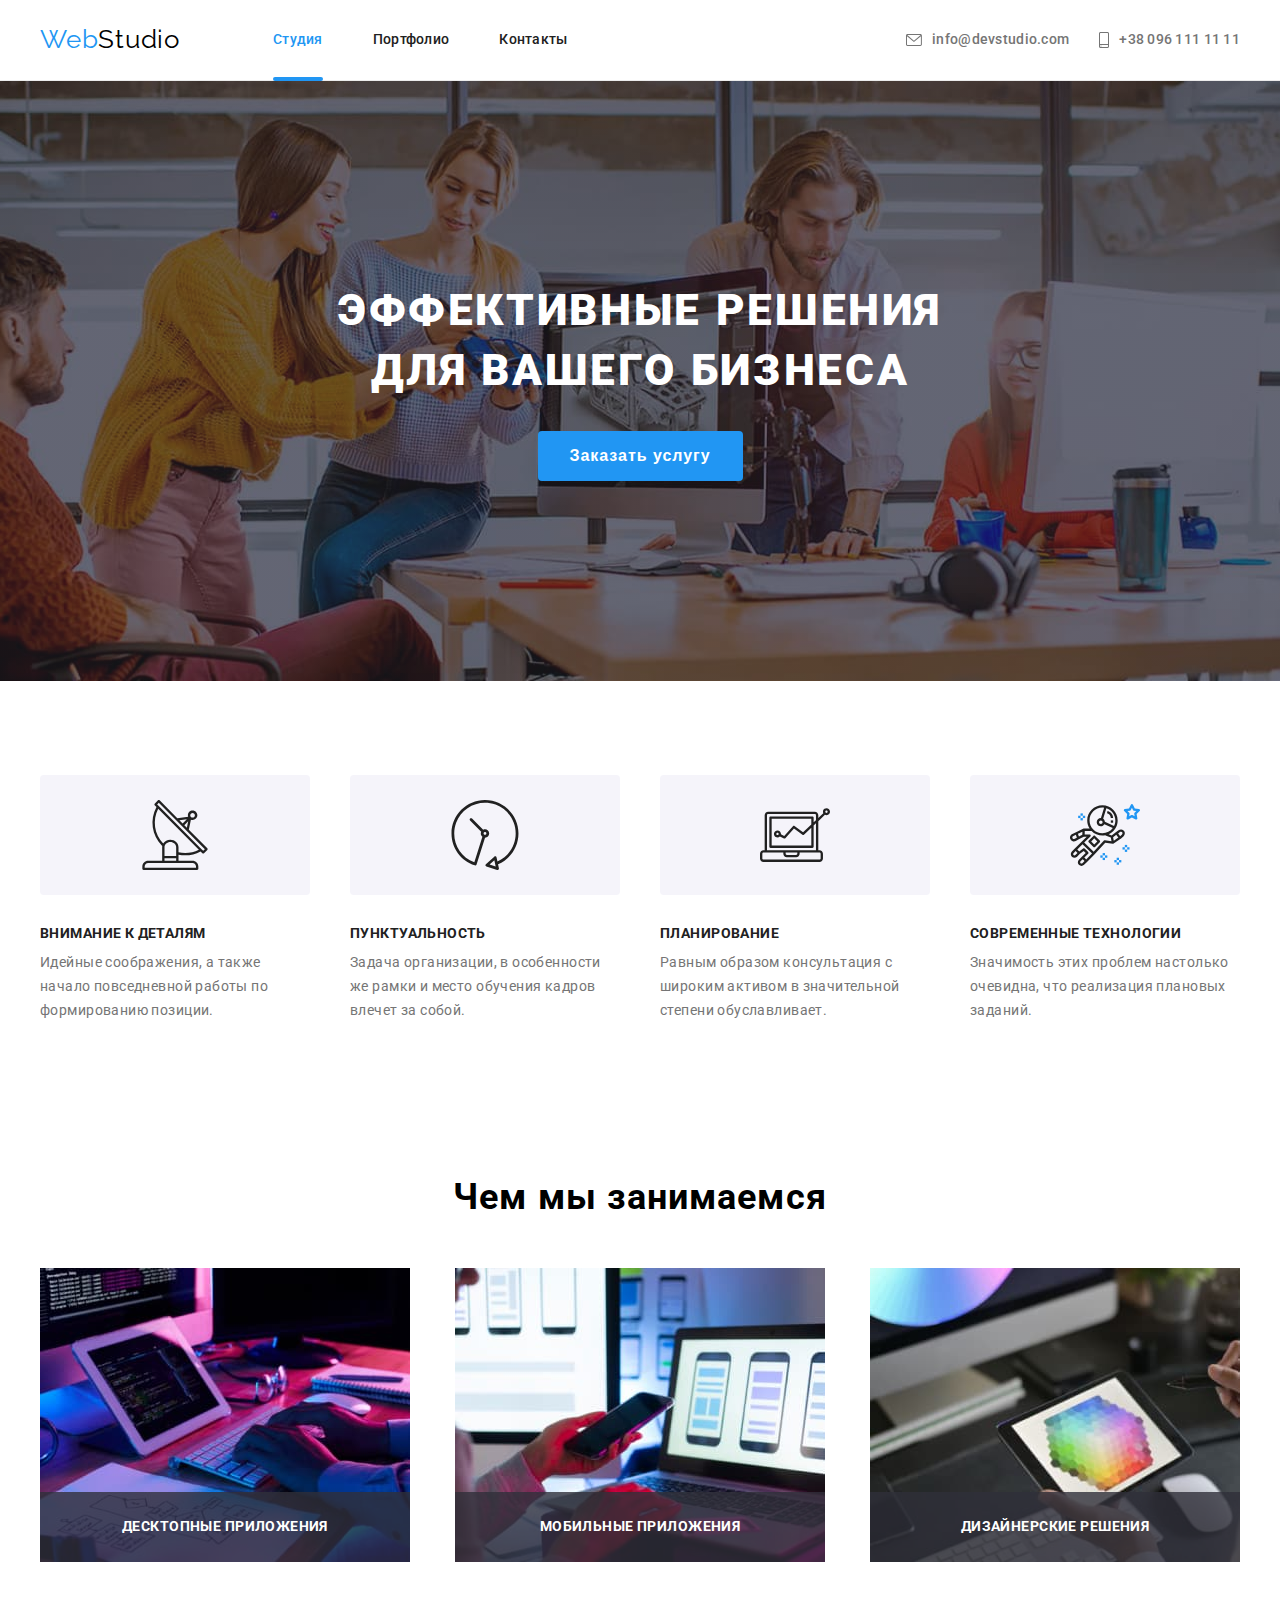
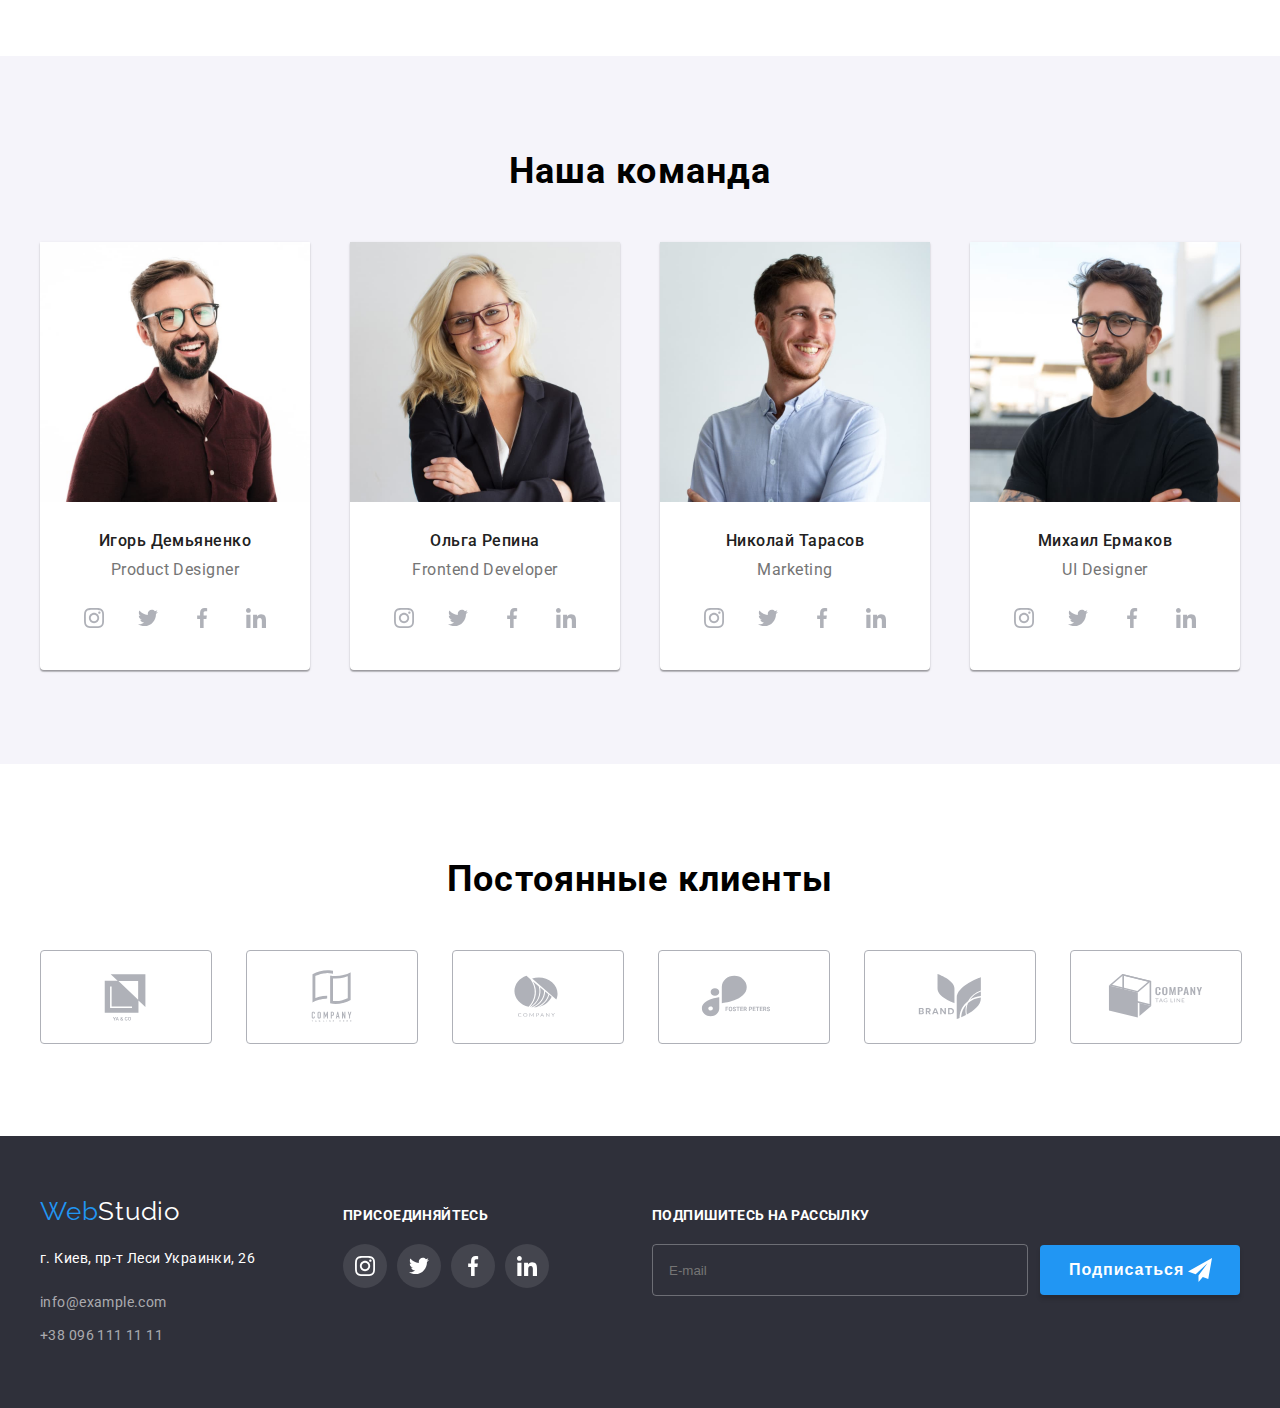
==== commit f1510332: "12 07 22" ====
--- a/index.html
+++ b/index.html
@@ -23,51 +23,122 @@
   <body>
     <!-- --------HEADER-------- -->
 
-    <!-- <header class="header">
-      <nav class="container main-nav">
-        <a href="./index.html" class="logo">Web<span class="logo-accent">Studio</span></a>
-
-        <ul class="nav list">
-          <li class="nav__item">
-            <a href="./index.html" class="nav__link current">Студия</a>
-          </li>
-
-          <li class="nav__item">
-            <a href="./portfolio.html" class="nav__link">Портфолио</a></li>
-
-          <li class="nav__item">
-            <a href="" class="nav__link">Контакты</a></li>
-        </ul>
-
-        <ul class="site-contact list">
-          <li class="site-contact__item">
-            <a href="mailto:info@devstudio.com" class="site-contact__link">
-              <svg class="site-contact__icon" width="16" hight="12">
-                <use href="./images/icons.svg#icon-icon-envelope"></use>
-              </svg>info@devstudio.com
-            </a>
-          </li>
-
-          <li class="site-contact__item">
-            <a href="tel:+380961111111" class="site-contact__link">
-              <svg class="site-contact__icon" width="10" hight="16">
-                <use href="./images/icons.svg#icon-icon-tel"></use>
-              </svg>+38 096 111 11 11</a>
-          </li>
-        </ul>
-
-      </nav>
-    </header> -->
+    <header class="header">
+      <div class="container container-header">
+
+        <div class="header-logo">
+          <a href="./index.html" class="logo">Web<span class="logo-accent">Studio</span></a>
+          
+        </div>
+        
+        <!-- <button type="button" class="mob-menu">
+        <svg class="mob-menu-open">
+          <use href="./images/icons.svg#icon-mob-open">
+          </use>
+        </svg> 
+        </button> -->
+
+        <!-- <div class="mobile-menu is-hidden">
+
+          <button type="button" class="mob-menu-close">
+            <svg class="mob-menu-icon">
+              <use href="./images/icons.svg#icon-mob-close">
+              </use>
+            </svg> 
+          </button>
+
+          <div class="container-mob-menu">
+            <div class="mobile-menu-top">
+            <ul class="mobile-menu-nav list">
+            <li class="mobile-menu-nav__item">
+              <a class="mobile-menu-nav__link list" href="">Студия</a>
+            </li>
+            <li class="mobile-menu-nav__item">
+              <a class="mobile-menu-nav__link list" href="">Портфолио</a>
+            </li>
+            <li class="mobile-menu-nav__item">
+              <a class="mobile-menu-nav__link list" href="">Контакты</a>
+            </li>
+          </ul>
+          </div>
+
+          <div class="mobile-menu-bottom">
+            <ul class="mobile-menu-contact">
+            <li class="mobile-menu-contact__tel list">
+              <a href="tel:+380961111111" class="mobile-menu-contact__tel-link list">+38 096 111 11 11</a>
+            </li>
+            <li class="mobile-menu-contact__mail list">
+              <a href="mailto:info@devstudio.com" class="mobile-menu-contact__mail-link list">info@devstudio.com</a>
+            </li>
+          </ul>
+          <ul class="mobile-menu-soc">
+            <li class="mobile-menu-soc__item">
+              <a href="" class="mobile-menu-soc__item-link list" rel="nofollow noopener noreferrer">Instagram</a>
+            </li>
+            <li class="mobile-menu-soc__item">
+              <a href="" class="mobile-menu-soc__item-link list" rel="nofollow noopener noreferrer">Twitter</a>
+            </li>
+            <li class="mobile-menu-soc__item">
+              <a href="" class="mobile-menu-soc__item-link list" rel="nofollow noopener noreferrer">Facebook</a>
+            </li>
+            <li class="mobile-menu-soc__item">
+              <a href="" class="mobile-menu-soc__item-link list" rel="nofollow noopener noreferrer">LinkedIn</a>
+            </li>
+          </ul>
+          </div>
+          </div>
+          
+        </div> -->
+        
+        <div class="header-nav">
+          <nav class="main-nav">
+            <ul class="nav list">
+              <li class="nav__item">
+                <a href="./index.html" class="nav__link current">Студия</a>
+              </li>
+
+              <li class="nav__item">
+                <a href="./portfolio.html" class="nav__link">Портфолио</a></li>
+
+              <li class="nav__item">
+                <a href="" class="nav__link">Контакты</a></li>
+            </ul>
+          </nav>
+
+
+
+          <div class="header-contact">
+            <ul class="site-contact list">
+              <li class="site-contact__item">
+                <a href="mailto:info@devstudio.com" class="site-contact__link">
+                  <svg class="site-contact__icon" width="16" hight="12">
+                    <use href="./images/icons.svg#icon-icon-envelope"></use>
+                  </svg>info@devstudio.com
+                </a>
+              </li>
+          
+              <li class="site-contact__item">
+                <a href="tel:+380961111111" class="site-contact__link">
+                  <svg class="site-contact__icon" width="10" hight="16">
+                    <use href="./images/icons.svg#icon-icon-tel"></use>
+                  </svg>+38 096 111 11 11</a>
+              </li>
+            </ul>
+          </div>
+        </div>
+
+      
+    </header>
 
     <main>
       <!-- ---------------HERO--------------- -->
 
-      <!-- <section class="section hero">
+      <section class="section hero">
         <div class="container">
           <h1 class="hero__title">Эффективные решения для вашего бизнеса</h1>
           <button type="button" class="hero__button" data-modal-open>Заказать услугу</button>
         </div>
-      </section> -->
+      </section>
 
       <!-- ----------------BENEFITS---------------- -->
 
@@ -454,7 +525,7 @@
 
     <!-- ------------Modal window------------- -->
 
-    <!-- <div class="backdrop is-hidden" data-modal>
+    <div class="backdrop is-hidden" data-modal>
       <div class="modal">
         <div class="close" data-modal-close>
           <svg width="11" height="11">
@@ -514,7 +585,8 @@
           <button type="submit" class="form__buttom">Отправить</button>
 
         </form>
-  
-     <script src="./js/modal.js"></script> -->
+ 
+     <script src="./js/modal.js"></script>
+     <script src="./js/menu.js"></script> 
   </body>
 </html>
--- a/css/main.css
+++ b/css/main.css
@@ -114,14 +114,156 @@
   margin-bottom: 0;
 }
 
+.container-header {
+  display: flex;
+  padding-top: 0;
+  padding-bottom: 0;
+  align-items: center;
+  height: 80px;
+}
+
 .header {
   border-bottom: 1px solid #ececec;
 }
 
+.mob-menu {
+  height: 40px;
+  width: 40px;
+  border: none;
+  background-color: transparent;
+  margin-left: auto;
+}
+
+.mob-menu-close {
+  position: absolute;
+  top: 0;
+  right: 0;
+  height: 40px;
+  width: 40px;
+  margin-right: 10px;
+  margin-top: 10px;
+  border: none;
+  background-color: transparent;
+  margin-left: auto;
+}
+
+.mob-menu-open {
+  width: 40px;
+  height: 40px;
+}
+
+.mob-menu-icon {
+  width: 40px;
+  height: 40px;
+}
+
+.mobile-menu {
+  position: absolute;
+  top: 0;
+  left: 0;
+  background-color: rgb(255, 255, 255);
+  width: 100vw;
+  height: 100vh;
+  z-index: 999;
+  padding-top: 48px;
+  padding-bottom: 48px;
+  padding-left: 40px;
+  padding-right: 40px;
+  position: fixed;
+}
+
+.container-mob-menu {
+  display: flex;
+  flex-direction: column;
+  height: 100%;
+  justify-content: space-between;
+  overflow: auto;
+}
+
+.mobile-menu-nav__item {
+  margin-bottom: 32px;
+}
+
+.mobile-menu-nav__link {
+  font-weight: 500;
+  font-size: 40px;
+  line-height: 1.17;
+  letter-spacing: 0.02em;
+  color: var(--primaty-text-color);
+}
+
+.mobile-menu-contact {
+  padding: 0;
+  margin: 0;
+}
+
+.mobile-menu-contact__tel-link {
+  font-weight: 500;
+  font-size: 34px;
+  line-height: 1.17;
+  letter-spacing: 0.02em;
+  color: var(--accent-color);
+}
+@media screen and (max-width: 380px) {
+  .mobile-menu-contact__tel-link {
+    font-size: 25px;
+    line-height: 1.17;
+  }
+}
+
+.mobile-menu-contact__mail {
+  padding-top: 32px;
+  padding-bottom: 64px;
+}
+
+.mobile-menu-contact__mail-link {
+  font-weight: 500;
+  font-size: 24px;
+  line-height: 1.17;
+  letter-spacing: 0.02em;
+  color: var(--secondary-text-color);
+}
+
+.mobile-menu-soc {
+  display: flex;
+  list-style: none;
+  margin: 0;
+  flex-wrap: wrap;
+}
+
+.mobile-menu-soc__item {
+  margin-right: 10px;
+  padding-right: 10px;
+  border-right: 1px solid rgba(33, 33, 33, 0.2);
+}
+.mobile-menu-soc__item:last-child {
+  margin-right: 0;
+  border: none;
+}
+
+.mobile-menu-soc__item-link {
+  font-weight: 500;
+  font-size: 18px;
+  line-height: 1.22;
+  letter-spacing: 0.02em;
+  color: var(--accent-color);
+}
+
+.header-nav {
+  display: flex;
+  width: 100%;
+  height: 80px;
+}
+@media screen and (max-width: 768px) {
+  .header-nav {
+    display: none;
+  }
+}
+
 .main-nav {
   display: flex;
   align-items: center;
-  height: 80px;
+  margin-right: auto;
 }
 
 .nav {
@@ -172,19 +314,41 @@
   border-radius: 2px;
 }
 
+.header-contact {
+  display: flex;
+}
+
 .site-contact {
   display: flex;
   text-decoration: none;
   margin-left: auto;
   padding: 0;
-  height: 80px;
-}
-
-.site-contact__item {
-  margin-right: 30px;
+}
+@media screen and (min-width: 768px) {
+  .site-contact {
+    flex-wrap: wrap;
+    justify-content: flex-end;
+  }
+}
+@media screen and (min-width: 1200px) {
+  .site-contact {
+    display: flex;
+    align-items: center;
+  }
+}
+
+@media screen and (min-width: 768px) {
+  .site-contact__item {
+    margin-right: 0;
+  }
+}
+@media screen and (min-width: 1200px) {
+  .site-contact__item {
+    margin-right: 30px;
+  }
 }
 .site-contact__item:last-child {
-  margin-right: 0px;
+  margin-right: 0;
 }
 
 .site-contact__link {
@@ -201,6 +365,7 @@
   margin-bottom: 0;
   align-items: center;
   transition: color 250ms cubic-bezier(var(--cybic-parameters));
+  height: 40px;
 }
 .site-contact__link:hover, .site-contact__link:focus {
   color: var(--accent-color);
@@ -209,7 +374,6 @@
 .site-contact__icon {
   margin-right: 10px;
   fill: currentColor;
-  height: 80px;
 }
 
 .logo {
@@ -220,6 +384,16 @@
   letter-spacing: 0.03em;
   color: var(--accent-color);
 }
+@media screen and (min-width: 768px) {
+  .logo {
+    margin-right: 88px;
+  }
+}
+@media screen and (min-width: 1200px) {
+  .logo {
+    margin-right: 93px;
+  }
+}
 
 .logo-accent {
   color: var(--dark-color-text);
@@ -227,6 +401,20 @@
 
 .logo-accent--footer {
   color: var(--white-text-color);
+}
+
+.logo-footer {
+  font-family: Raleway, sans-serif;
+  text-decoration: none;
+  font-size: 26px;
+  line-height: 1.2;
+  letter-spacing: 0.03em;
+  color: var(--accent-color);
+}
+@media screen and (min-width: 1200px) {
+  .logo-footer {
+    margin-right: 93px;
+  }
 }
 
 .hero {
@@ -244,15 +432,29 @@
   color: var(--white-text-color);
   text-transform: uppercase;
   font-weight: 900;
-  font-size: 44px;
-  line-height: 1.36;
+  font-size: 26px;
+  line-height: 1.62;
   text-align: center;
   letter-spacing: 0.06em;
   list-style: none;
   margin-bottom: 30px;
   margin-left: auto;
   margin-right: auto;
-  width: 696px;
+  min-width: 320px;
+}
+@media screen and (min-width: 768px) {
+  .hero__title {
+    font-size: 26px;
+    line-height: 1.62;
+    width: 360px;
+  }
+}
+@media screen and (min-width: 1200px) {
+  .hero__title {
+    font-size: 44px;
+    line-height: 1.36;
+    width: 696px;
+  }
 }
 
 .hero__button {
@@ -880,7 +1082,6 @@
 
 .portfolio-nav {
   display: flex;
-  justify-content: flex-start;
   flex-wrap: wrap;
   column-gap: 8px;
   row-gap: 15px;
@@ -890,13 +1091,19 @@
   font-size: 16px;
   line-height: 1.62;
   letter-spacing: 0.03em;
+  justify-content: center;
   margin-top: 0;
-  margin-bottom: 40px;
+  margin-bottom: 50px;
+}
+@media screen and (min-width: 768px) {
+  .portfolio-nav {
+    flex-wrap: nowrap;
+  }
 }
 
 @media screen and (min-width: 1200px) {
   .portfolio-nav__li {
-    margin-bottom: 0;
+    margin-right: 8px;
   }
 }
 
@@ -925,11 +1132,11 @@
 }
 
 .portfolio-card__content {
+  flex-grow: 1;
   padding: 20px 24px;
   border-left: 1px solid #eeeeee;
   border-right: 1px solid #eeeeee;
   border-bottom: 1px solid #eeeeee;
-  width: 450px;
 }
 
 .portfolio-collection {
@@ -943,18 +1150,34 @@
   display: flex;
   flex-wrap: wrap;
   margin: 0;
+  gap: 30px;
+}
+@media screen and (max-width: 768px) {
+  .portfolio-collection {
+    display: flex;
+    justify-content: space-around;
+  }
 }
 
 .portfolio-card {
-  margin-bottom: 30px;
-}
-.portfolio-card:last-child {
-  margin-bottom: 0;
+  max-width: 450px;
+}
+@media screen and (min-width: 768px) {
+  .portfolio-card {
+    width: 354px;
+  }
+}
+@media screen and (min-width: 1200px) {
+  .portfolio-card {
+    width: 370px;
+  }
 }
 
 .portfolio-card__link {
-  display: inline-block;
+  display: flex;
   transition: box-shadow 250ms cubic-bezier(var(--cybic-parameters));
+  flex-direction: column;
+  height: 100%;
 }
 .portfolio-card__link:hover, .portfolio-card__link:focus {
   box-shadow: 0px 1px 1px rgba(0, 0, 0, 0.12), 0px 4px 4px rgba(0, 0, 0, 0.06), 1px 4px 6px rgba(0, 0, 0, 0.16);
@@ -967,7 +1190,6 @@
 
 .portfolio-card__picture {
   z-index: 2;
-  width: 100%;
 }
 .portfolio-card__picture .p {
   display: block;
@@ -1038,8 +1260,8 @@
   top: 50%;
   left: 50%;
   transform: translate(-50%, -50%) scale(1);
-  min-height: 581px;
-  width: 528px;
+  min-height: 609px;
+  width: 450px;
   padding: 40px;
   background-color: var(--white-text-color);
   border-radius: 4px;
@@ -1048,6 +1270,19 @@
 }
 .backdrop.is-hidden .modal {
   transform: translate(-50%, -50%) scale(0);
+}
+@media screen and (min-width: 320px) {
+  .modal {
+    min-height: 609px;
+    width: calc(100% - 30px);
+    max-width: 450px;
+  }
+}
+@media screen and (min-width: 1200px) {
+  .modal {
+    min-height: 581px;
+    width: 528px;
+  }
 }
 
 .close {
@@ -1071,11 +1306,18 @@
 .modal_title {
   font-weight: 700;
   font-size: 20px;
-  line-height: 1.15;
+  line-height: 1.5;
   text-align: center;
   letter-spacing: 0.03em;
   color: var(--primaty-text-color);
   margin-bottom: 12px;
+}
+@media screen and (min-width: 1200px) {
+  .modal_title {
+    font-weight: 700;
+    font-size: 20px;
+    line-height: 1.15;
+  }
 }
 
 .form {
@@ -1170,10 +1412,16 @@
   margin-bottom: 30px;
   margin-top: 20px;
 }
+@media screen and (min-width: 320px) {
+  .form-agreement {
+    flex-wrap: wrap;
+  }
+}
 
 .form-agreement__label {
-  font-size: 14px;
-  line-height: 1.71;
+  font-weight: 400;
+  font-size: 12px;
+  line-height: 1.17;
   letter-spacing: 0.03em;
   color: var(--secondary-text-color);
   display: flex;
@@ -1188,9 +1436,26 @@
   border-radius: 2px;
   margin-right: 8px;
 }
+@media screen and (min-width: 1200px) {
+  .form-agreement__label {
+    font-size: 14px;
+    line-height: 1.71;
+  }
+}
 
 .form-agreement__link {
   color: var(--accent-color);
+  font-size: 11px;
+  line-height: 1.17;
+  letter-spacing: 0.03em;
+  font-weight: 400;
+}
+@media screen and (min-width: 1200px) {
+  .form-agreement__link {
+    font-size: 14px;
+    line-height: 1.71;
+    letter-spacing: 0.03em;
+  }
 }
 
 .form-agreement__checkbox:checked + .form-agreement__label::before {
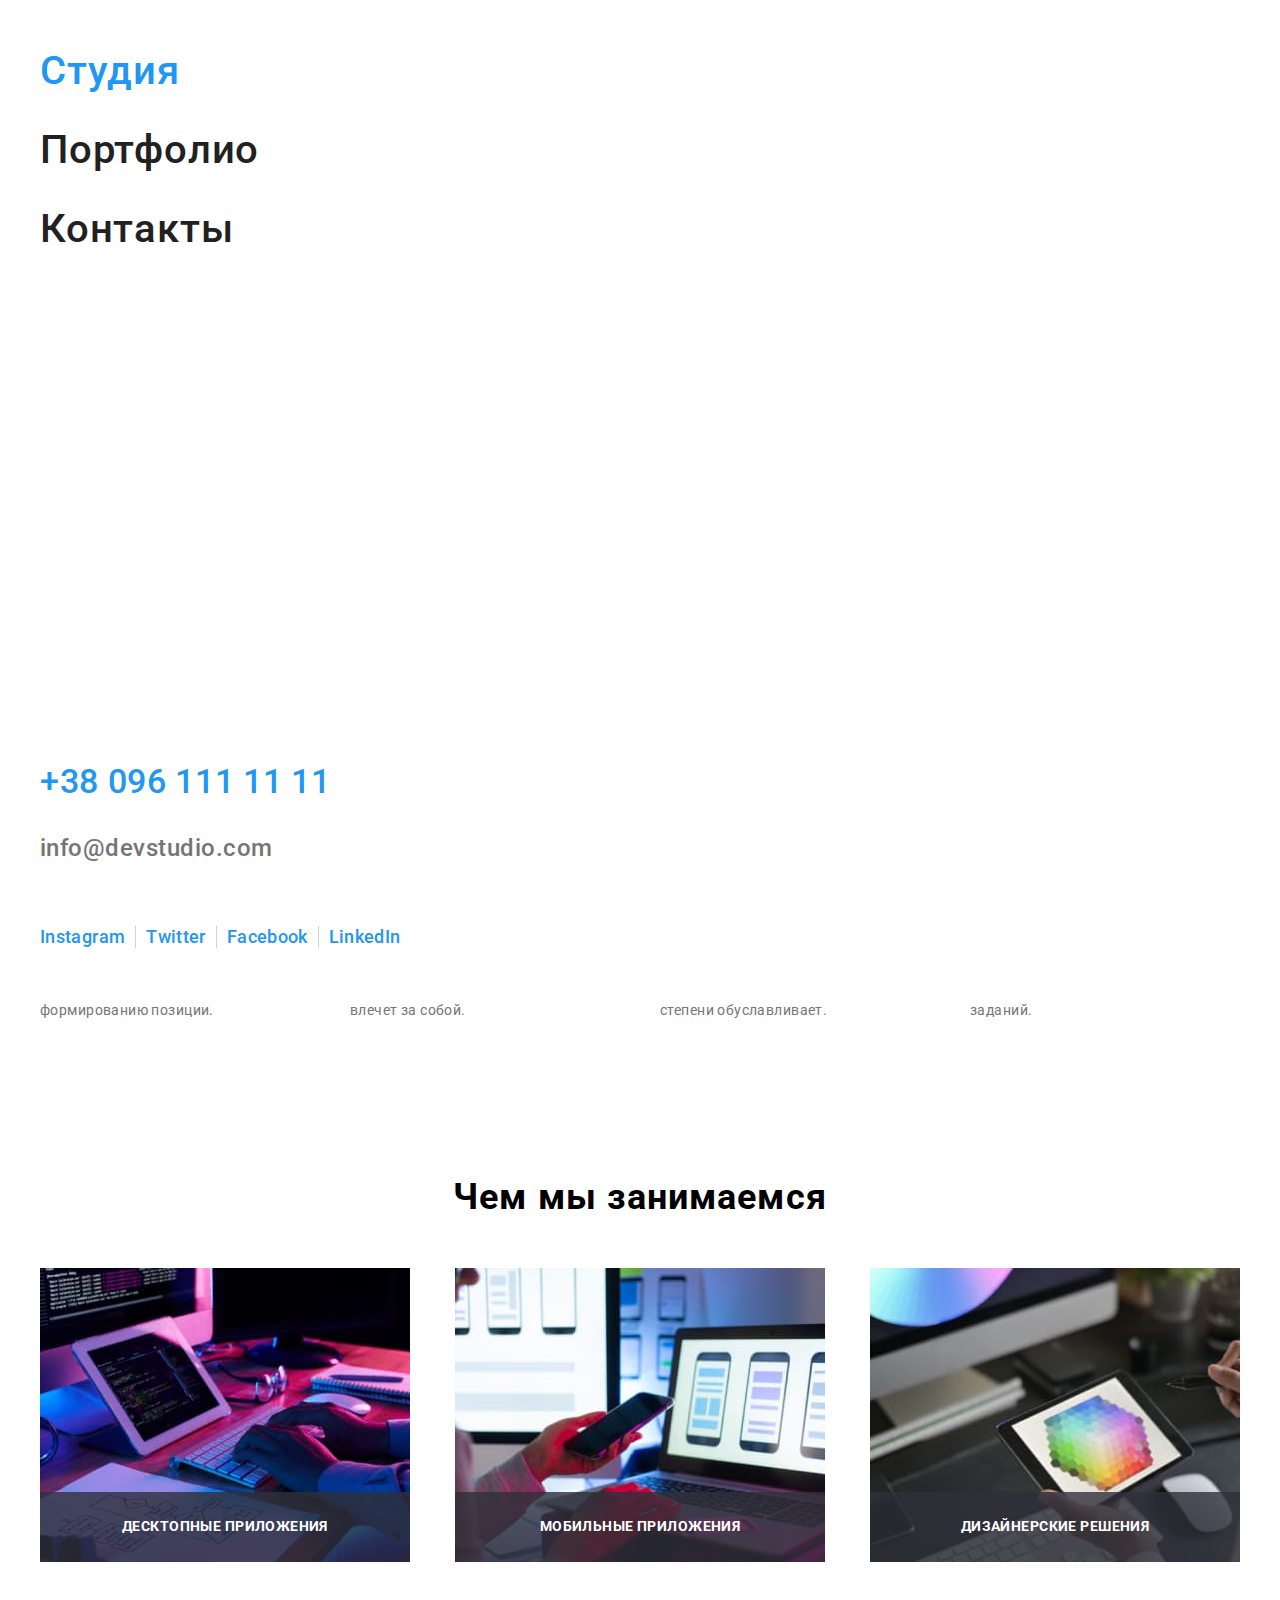
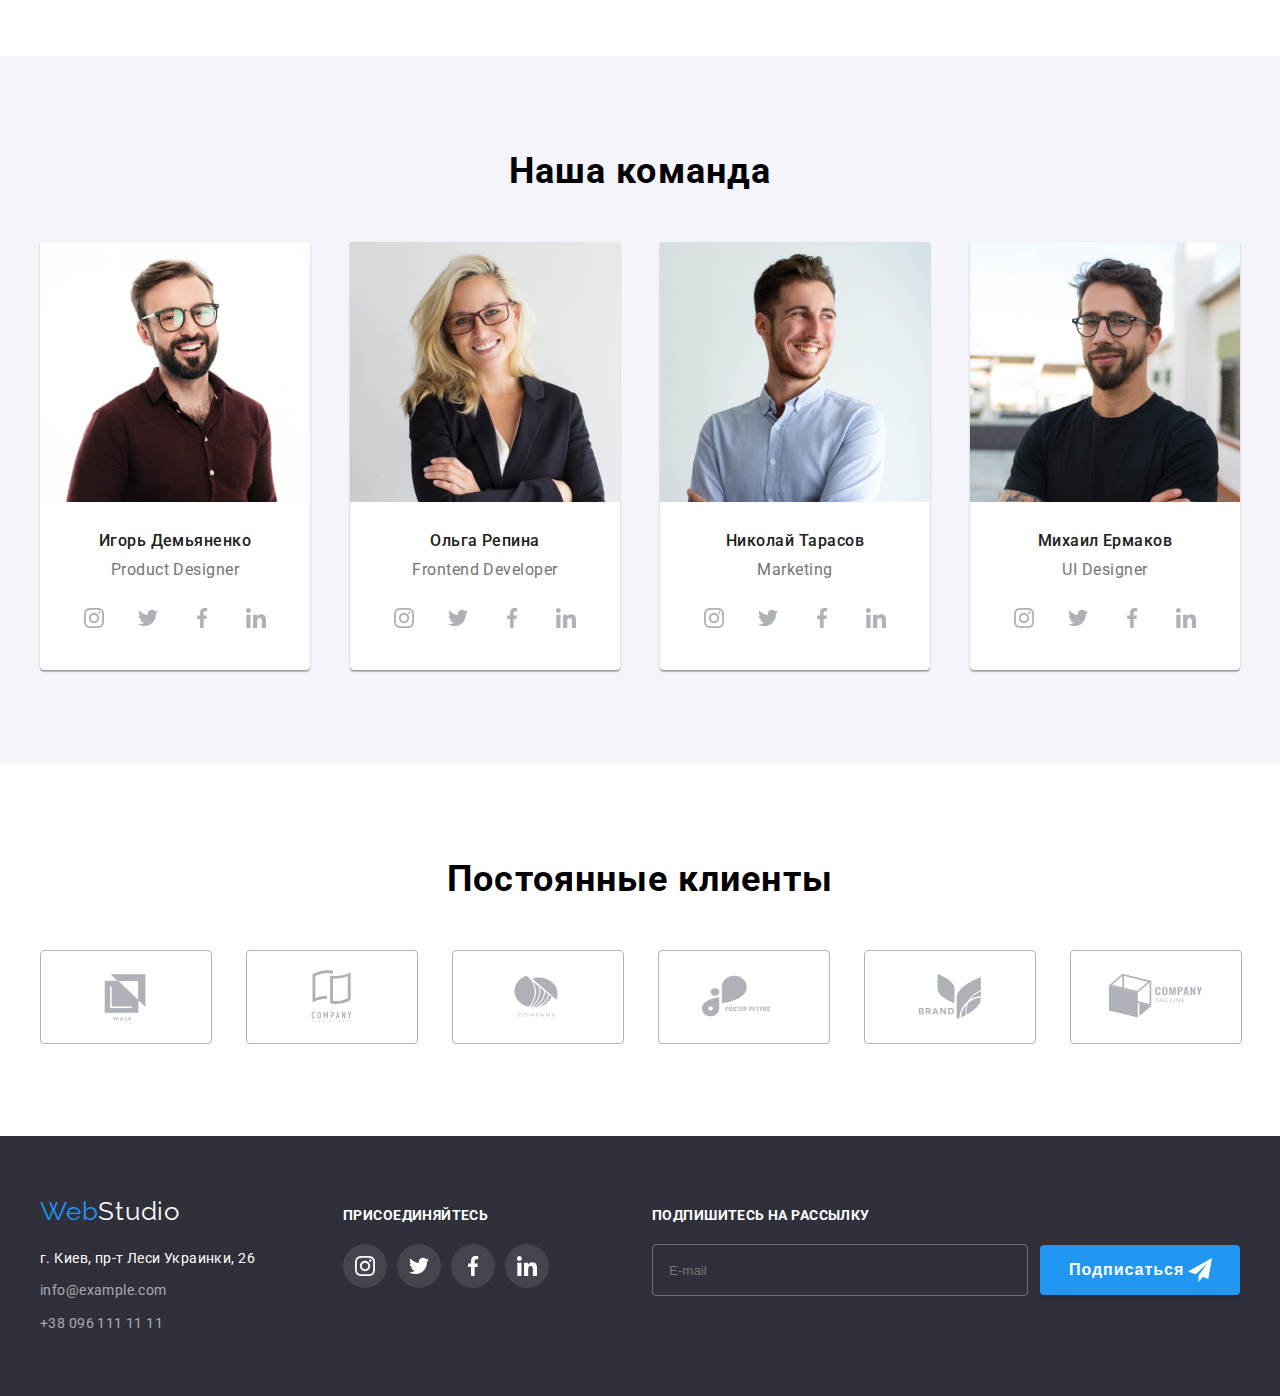
==== commit 2ef1fc40: "13 07 2022" ====
--- a/index.html
+++ b/index.html
@@ -31,14 +31,14 @@
           
         </div>
         
-        <!-- <button type="button" class="mob-menu">
+        <button type="button" class="mob-menu">
         <svg class="mob-menu-open">
           <use href="./images/icons.svg#icon-mob-open">
           </use>
         </svg> 
-        </button> -->
-
-        <!-- <div class="mobile-menu is-hidden">
+        </button>  
+
+        <div class="mobile-menu is-hidden">
 
           <button type="button" class="mob-menu-close">
             <svg class="mob-menu-icon">
@@ -51,10 +51,10 @@
             <div class="mobile-menu-top">
             <ul class="mobile-menu-nav list">
             <li class="mobile-menu-nav__item">
-              <a class="mobile-menu-nav__link list" href="">Студия</a>
+              <a class="mobile-menu-nav__link mobile-menu-nav__link--current list" href="">Студия</a>
             </li>
             <li class="mobile-menu-nav__item">
-              <a class="mobile-menu-nav__link list" href="">Портфолио</a>
+              <a class="mobile-menu-nav__link list" href="./portfolio.html">Портфолио</a>
             </li>
             <li class="mobile-menu-nav__item">
               <a class="mobile-menu-nav__link list" href="">Контакты</a>
@@ -88,7 +88,7 @@
           </div>
           </div>
           
-        </div> -->
+        </div>
         
         <div class="header-nav">
           <nav class="main-nav">
@@ -459,7 +459,7 @@
       <div class="container footer-con">
         
         <div class="footer-base">
-          <a href="./index.html" class="logo">Web<span class="logo-accent logo-accent--footer">Studio</span></a>
+          <a href="./index.html" class="logo-footer">Web<span class="logo-accent logo-accent--footer">Studio</span></a>
 
           <address class="footer__adress">г. Киев, пр-т Леси Украинки, 26</address>
           
@@ -572,8 +572,6 @@
                 <textarea name="comments" id="comments" rows="10" placeholder="Введите текст" class="form__comments"></textarea> 
             </div>
 
-
-
             <div class="form-agreement">
               <input type="checkbox" name="privacy" id="privacy" class="form-agreement__checkbox visually-hidden" >
               <label for="privacy" class="form-agreement__label">
--- a/css/main.css
+++ b/css/main.css
@@ -191,6 +191,13 @@
   letter-spacing: 0.02em;
   color: var(--primaty-text-color);
 }
+.mobile-menu-nav__link:hover {
+  color: var(--accent-color);
+}
+
+.mobile-menu-nav__link--current {
+  color: var(--accent-color);
+}
 
 .mobile-menu-contact {
   padding: 0;
@@ -410,6 +417,7 @@
   line-height: 1.2;
   letter-spacing: 0.03em;
   color: var(--accent-color);
+  margin-bottom: 0;
 }
 @media screen and (min-width: 1200px) {
   .logo-footer {
@@ -643,6 +651,7 @@
   background-color: var(--white-text-color);
   box-shadow: 0px 1px 3px rgba(0, 0, 0, 0.12), 0px 1px 1px rgba(0, 0, 0, 0.14), 0px 2px 1px rgba(0, 0, 0, 0.2);
   border-radius: 0px 0px 4px 4px;
+  padding-bottom: 30px;
   margin-bottom: 30px;
 }
 @media screen and (min-width: 768px) {
@@ -656,6 +665,7 @@
   .team-member {
     margin-bottom: 0;
     width: 270px;
+    padding-bottom: 0;
   }
 }
 
@@ -666,7 +676,6 @@
 
 .team-member__contacts {
   margin-top: 30px;
-  margin-bottom: 24px;
 }
 @media screen and (min-width: 768px) {
   .team-member__contacts {
@@ -844,11 +853,6 @@
   }
 }
 
-.logo-footer {
-  display: inline-block;
-  margin-bottom: 20px;
-}
-
 .footer__adress {
   text-align: center;
   color: var(--white-text-color);
@@ -856,7 +860,7 @@
   font-size: 14px;
   line-height: 1.7;
   letter-spacing: 0.03em;
-  margin-bottom: 20px;
+  margin-bottom: 8px;
   margin-top: 20px;
 }
 @media screen and (min-width: 1200px) {
@@ -1271,7 +1275,7 @@
 .backdrop.is-hidden .modal {
   transform: translate(-50%, -50%) scale(0);
 }
-@media screen and (min-width: 320px) {
+@media screen and (max-width: 480px) {
   .modal {
     min-height: 609px;
     width: calc(100% - 30px);
@@ -1412,16 +1416,10 @@
   margin-bottom: 30px;
   margin-top: 20px;
 }
-@media screen and (min-width: 320px) {
-  .form-agreement {
-    flex-wrap: wrap;
-  }
-}
 
 .form-agreement__label {
-  font-weight: 400;
   font-size: 12px;
-  line-height: 1.17;
+  line-height: 1.71;
   letter-spacing: 0.03em;
   color: var(--secondary-text-color);
   display: flex;
@@ -1448,7 +1446,6 @@
   font-size: 11px;
   line-height: 1.17;
   letter-spacing: 0.03em;
-  font-weight: 400;
 }
 @media screen and (min-width: 1200px) {
   .form-agreement__link {
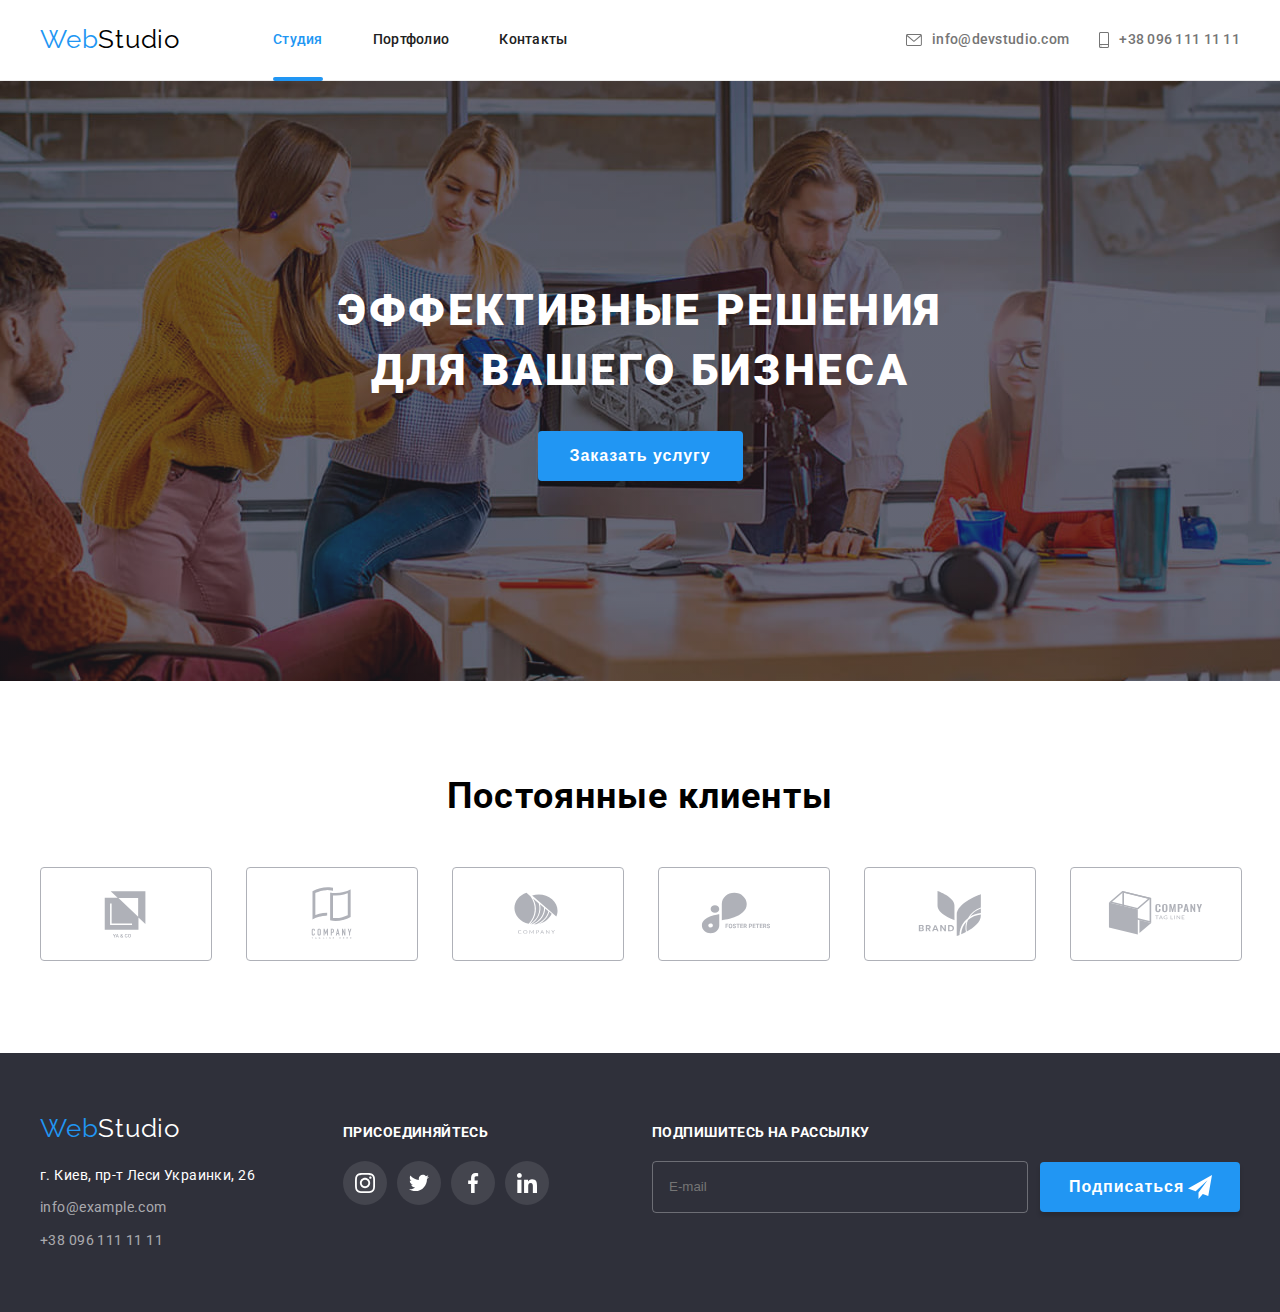
==== commit 2f8100c5: "14.07.2022" ====
--- a/index.html
+++ b/index.html
@@ -142,7 +142,7 @@
 
       <!-- ----------------BENEFITS---------------- -->
 
-      <section class="section benefit">
+      <!-- <section class="section benefit">
         <div class="container">
           <ul class="benefits">
             <li class="benefits__item">
@@ -170,17 +170,23 @@
             </li>
           </ul>
         </div>
-      </section>
+      </section> -->
 
       <!-- ------------------WHAT WE DO (WWD)-------------- -->
 
-      <section class="section whatwedo-container">
+      <!-- <section class="section whatwedo-container">
         <div class="container">
           <h2 class="whatwedo">Чем мы занимаемся</h2>
           <ul class="whatwedo__list list">
             <li>
               <a href="" class="whatwedo__link">
-                <img src="./images/pic1.jpg" alt="человек пишет код" width="370" />
+
+                <picture>
+                  <source srcset="./images/works/desktops.jpg 1x,
+                    ./images/works/desktops-2x.jpg 2x"
+                  media="(min-width: 1200px)"/>
+                  <img src="./images/pic1.jpg" alt="человек пишет код" width="370" />
+                </picture>
 
                 <div class="whatwedo__overlay">
                   <p class="whatwedo__text">Десктопные приложения</p>
@@ -190,7 +196,13 @@
 
             <li>
               <a href="" class="whatwedo__link">
-                <img src="./images/pic2.jpg" alt="девушка держит в руках телефон" width="370" />
+                
+                <picture>
+                  <source srcset="./images/works/mobiles.jpg 1x,
+                    ./images/works/mobiles-2x.jpg 2x"
+                  media="(min-width: 1200px)"/>
+                  <img src="./images/pic2.jpg" alt="девушка держит в руках телефон" width="370" />
+                </picture>
 
                 <div class="whatwedo__overlay">
                   <p class="whatwedo__text">Мобильные приложения</p>
@@ -200,8 +212,14 @@
 
             <li>
               <a href="" class="whatwedo__link">
-                <img src="./images/pic3.jpg" alt="палитра на планшете" width="370" />
-
+                
+                <picture>
+                  <source srcset="./images/works/design.jpg 1x,
+                    ./images/works/design-2x.jpg 2x"
+                  media="(min-width: 1200px)"/>
+                  <img src="./images/pic3.jpg" alt="палитра на планшете" width="370" />
+                </picture>
+                
                 <div class="whatwedo__overlay">
                   <p class="whatwedo__text">Дизайнерские решения</p>
                 </div></a
@@ -209,17 +227,31 @@
             </li>
           </ul>
         </div>
-      </section>
+      </section> -->
 
       <!-- ----------------TEAM---------------- -->
 
-      <section class="section teambackground">
+      <!-- <section class="section teambackground">
         <div class="container">
           <h2 class="team__head">Наша команда</h2>
 
           <ul class="team">
             <li class="team-member">
-              <img src="./images/hum1.jpg" alt="Игорь Демьяненко" width="270" class="team-member__picture" />
+              
+              <picture>
+                  <source srcset="./images/team/desktop/designer.jpg 1x,
+                    ./images/team/desktop/designer-2x.jpg 2x"
+                  media="(min-width: 1200px)"/>
+
+                  <source srcset="./images/team/tablet/designer-tab.jpg 1x,
+                    ./images/team/tablet/designer-tab-2x.jpg 2x"
+                  media="(min-width: 768px)"/>
+
+                  <source srcset="./images/team/mobile/designer-mob.jpg 1x,
+                    ./images/team/mobile/designer-mob-2x.jpg 2x"
+                  media="(min-width: 480px)"/>
+                  <img src="./images/hum1.jpg" alt="Игорь Демьяненко" width="270" class="team-member__picture" />
+              </picture>
 
               <div class="team-member__contacts">
                 <h3 class="team-member__name">Игорь Демьяненко</h3>
@@ -262,8 +294,23 @@
             </li>
 
             <li class="team-member">
-              <img src="./images/hum2.jpg" alt="Ольга Репина" width="270" class="team-member__picture" />
-
+              
+              <picture>
+                  <source srcset="./images/team/desktop/frontend.jpg 1x,
+                    ./images/team/desktop/frontend-2x.jpg 2x"
+                  media="(min-width: 1200px)"/>
+
+                  <source srcset="./images/team/tablet/frontend-tab.jpg 1x,
+                    ./images/team/tablet/frontend-tab-2x.jpg 2x"
+                  media="(min-width: 768px)"/>
+
+                  <source srcset="./images/team/mobile/frontend-mob.jpg 1x,
+                    ./images/team/mobile/frontend-mob-2x.jpg 2x"
+                  media="(min-width: 480px)"/>
+
+                  <img src="./images/hum2.jpg" alt="Ольга Репина" width="270" class="team-member__picture" />
+              </picture>
+              
               <div class="team-member__contacts">
                 <h3 class="team-member__name">Ольга Репина</h3>
                 <p class="team-member__description">Frontend Developer</p>
@@ -305,7 +352,23 @@
             </li>
 
             <li class="team-member">
-              <img src="./images/hum3.jpg" alt="Николай Тарасов" width="270" class="team-member__picture" />
+              
+              <picture>
+                  <source srcset="./images/team/desktop/marketing.jpg 1x,
+                    ./images/team/desktop/marketing-2x.jpg 2x"
+                  media="(min-width: 1200px)"/>
+
+                  <source srcset="./images/team/tablet/marketing-tab.jpg 1x,
+                    ./images/team/tablet/marketing-tab-2x.jpg 2x"
+                  media="(min-width: 768px)"/>
+
+                  <source srcset="./images/team/mobile/marketing-mob.jpg 1x,
+                    ./images/team/mobile/marketing-mob-2x.jpg 2x"
+                  media="(min-width: 480px)"/>
+
+                  <img src="./images/hum3.jpg" alt="Николай Тарасов" width="270" class="team-member__picture" />
+              </picture>
+              
 
               <div class="team-member__contacts">
                 <h3 class="team-member__name">Николай Тарасов</h3>
@@ -349,7 +412,23 @@
             </li>
 
             <li class="team-member">
-              <img src="./images/hum4.jpg" alt="Михаил Ермаков" width="270" class="team-member__picture" />
+
+              <picture>
+                  <source srcset="./images/team/desktop/ui.jpg 1x,
+                    ./images/team/desktop/ui-2x.jpg 2x"
+                  media="(min-width: 1200px)"/>
+
+                  <source srcset="./images/team/tablet/ui-tab.jpg 1x,
+                    ./images/team/tablet/ui-tab-2x.jpg 2x"
+                  media="(min-width: 768px)"/>
+
+                  <source srcset="./images/team/mobile/ui-mob.jpg 1x,
+                    ./images/team/mobile/ui-mob-2x.jpg 2x"
+                  media="(min-width: 480px)"/>
+
+                  <img src="./images/hum4.jpg" alt="Михаил Ермаков" width="270" class="team-member__picture" />
+              </picture>
+              
 
               <div class="team-member__contacts">
                 <h3 class="team-member__name">Михаил Ермаков</h3>
@@ -392,7 +471,7 @@
             </li>
           </ul>
         </div>
-      </section>
+      </section> -->
 
       <!-- ---Regular customers--- -->
 
@@ -573,11 +652,27 @@
             </div>
 
             <div class="form-agreement">
-              <input type="checkbox" name="privacy" id="privacy" class="form-agreement__checkbox visually-hidden" >
+              
+              <input type="checkbox" name="privacy" id="privacy" class="form-agreement__checkbox visually-hidden">
+
               <label for="privacy" class="form-agreement__label">
               Соглашаюсь с рассылкой и принимаю &nbsp
               <a href="" class="form-agreement__link">Условия договора</a>
               </label>
+              
+              
+              <!-- <label class="form-agree"  for="privacy">
+                <input type="checkbox" name="privacy" class="frame visually-hidden">
+                <svg class="chekbox-icon">
+                  <use href="./images/icons.svg#icon-frame-chek">  
+                </svg>
+                <span class="chekbox-text">
+                  Соглашаюсь с рассылкой и принимаю &nbsp
+              <a href="" class="form-agreement__link">Условия договора</a>
+                </span>
+              </label> -->
+
+
             </div>
 
           <button type="submit" class="form__buttom">Отправить</button>
--- a/css/main.css
+++ b/css/main.css
@@ -132,6 +132,11 @@
   border: none;
   background-color: transparent;
   margin-left: auto;
+}
+@media screen and (min-width: 768px) {
+  .mob-menu {
+    display: none;
+  }
 }
 
 .mob-menu-close {
@@ -170,6 +175,12 @@
   padding-left: 40px;
   padding-right: 40px;
   position: fixed;
+  opacity: 1;
+}
+.mobile-menu.is-hidden {
+  visibility: hidden;
+  opacity: 0;
+  pointer-events: none;
 }
 
 .container-mob-menu {
@@ -432,7 +443,38 @@
   background-image: linear-gradient(to right, rgba(47, 48, 58, 0.4), rgba(47, 48, 58, 0.4)), url(../images/heroback.jpg);
   background-repeat: no-repeat;
   background-position: center;
+  background-size: cover;
   padding: 200px 0px;
+}
+@media (min-device-pixel-ratio: 2), (min-resolution: 192dpi), (min-resolution: 2dppx) {
+  .hero {
+    background-image: linear-gradient(to right, rgba(47, 48, 58, 0.4), rgba(47, 48, 58, 0.4)), url(../images/hero-pic/header-mob-2x.jpg);
+  }
+}
+@media screen and (min-width: 480px) {
+  .hero {
+    background-image: linear-gradient(to right, rgba(47, 48, 58, 0.4), rgba(47, 48, 58, 0.4)), url(../images/hero-pic/header-mob.jpg);
+  }
+}
+@media (min-device-pixel-ratio: 2), (min-resolution: 192dpi), (min-resolution: 2dppx) {
+  .hero {
+    background-image: linear-gradient(to right, rgba(47, 48, 58, 0.4), rgba(47, 48, 58, 0.4)), url(../images/hero-pic/header-tablet-2x.jpg);
+  }
+}
+@media screen and (min-width: 768px) {
+  .hero {
+    background-image: linear-gradient(to right, rgba(47, 48, 58, 0.4), rgba(47, 48, 58, 0.4)), url(../images/hero-pic/header-tablet.jpg);
+  }
+}
+@media (min-device-pixel-ratio: 2), (min-resolution: 192dpi), (min-resolution: 2dppx) {
+  .hero {
+    background-image: linear-gradient(to right, rgba(47, 48, 58, 0.4), rgba(47, 48, 58, 0.4)), url(../images/hero-pic/header-2x.jpg);
+  }
+}
+@media screen and (min-width: 1200px) {
+  .hero {
+    background-image: linear-gradient(to right, rgba(47, 48, 58, 0.4), rgba(47, 48, 58, 0.4)), url(../images/hero-pic/header.jpg);
+  }
 }
 
 .hero__title {
@@ -1434,6 +1476,18 @@
   border-radius: 2px;
   margin-right: 8px;
 }
+@media screen and (max-width: 480px) {
+  .form-agreement__label::before {
+    width: 13px;
+    height: 12px;
+  }
+}
+@media screen and (max-width: 480px) {
+  .form-agreement__label {
+    font-size: 11px;
+    line-height: 1.71;
+  }
+}
 @media screen and (min-width: 1200px) {
   .form-agreement__label {
     font-size: 14px;
@@ -1461,6 +1515,11 @@
   background-image: url(../images/icon-check.svg);
   background-repeat: no-repeat;
   background-position: center;
+}
+
+.agreement {
+  display: flex;
+  align-items: center;
 }
 
 .form__buttom {
@@ -1483,4 +1542,38 @@
 }
 .form__buttom:hover {
   background: #188ce8;
+}
+
+.chekbox-icon {
+  width: 16px;
+  height: 15px;
+}
+@media screen and (min-width: 480px) {
+  .chekbox-icon {
+    width: 16px;
+    height: 15px;
+    margin-right: 8px;
+  }
+}
+
+.chekbox-text {
+  display: inline-block;
+  text-align: center;
+  font-weight: 400;
+  font-size: 12px;
+  line-height: 1.17;
+  letter-spacing: 0.03em;
+  color: #757575;
+}
+@media screen and (min-width: 1200px) {
+  .chekbox-text {
+    font-size: 14px;
+    line-height: 1.71;
+  }
+}
+
+.form-agree {
+  display: flex;
+  align-items: center;
+  width: 100%;
 }/*# sourceMappingURL=main.css.map */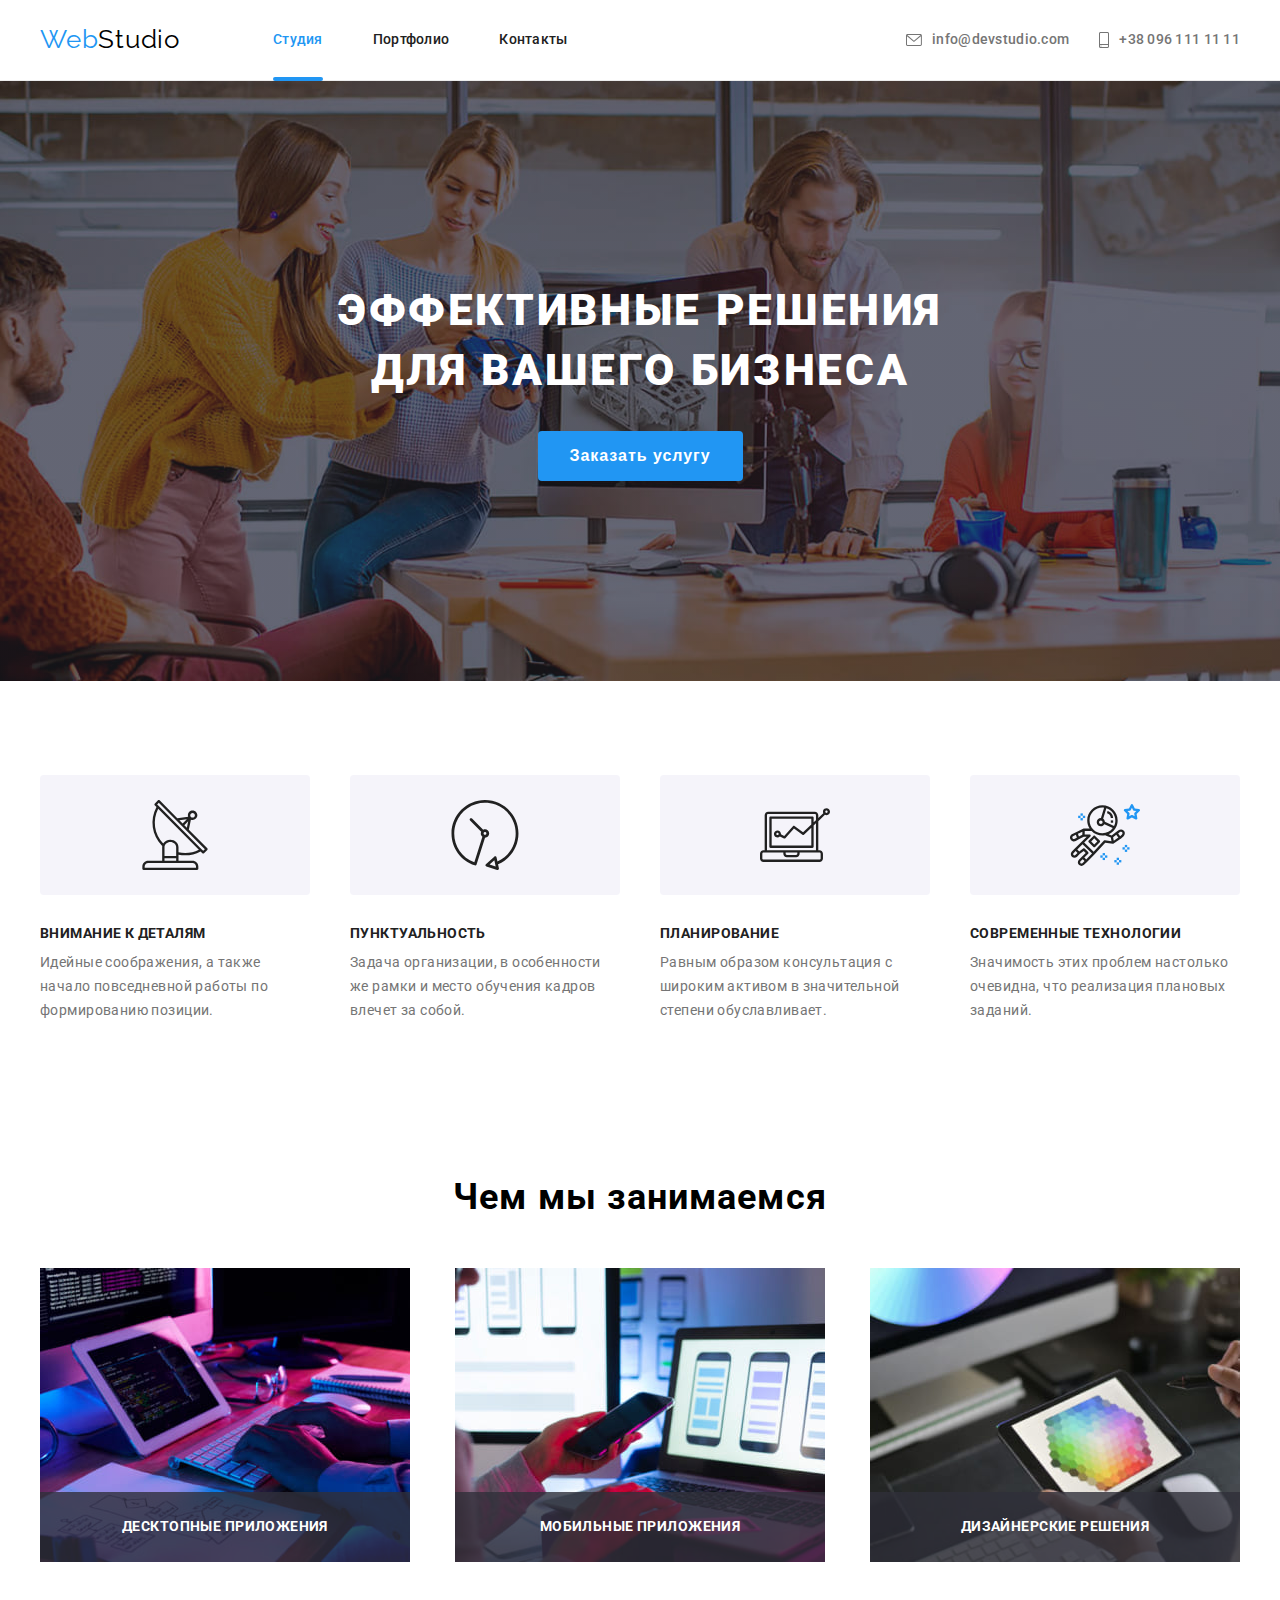
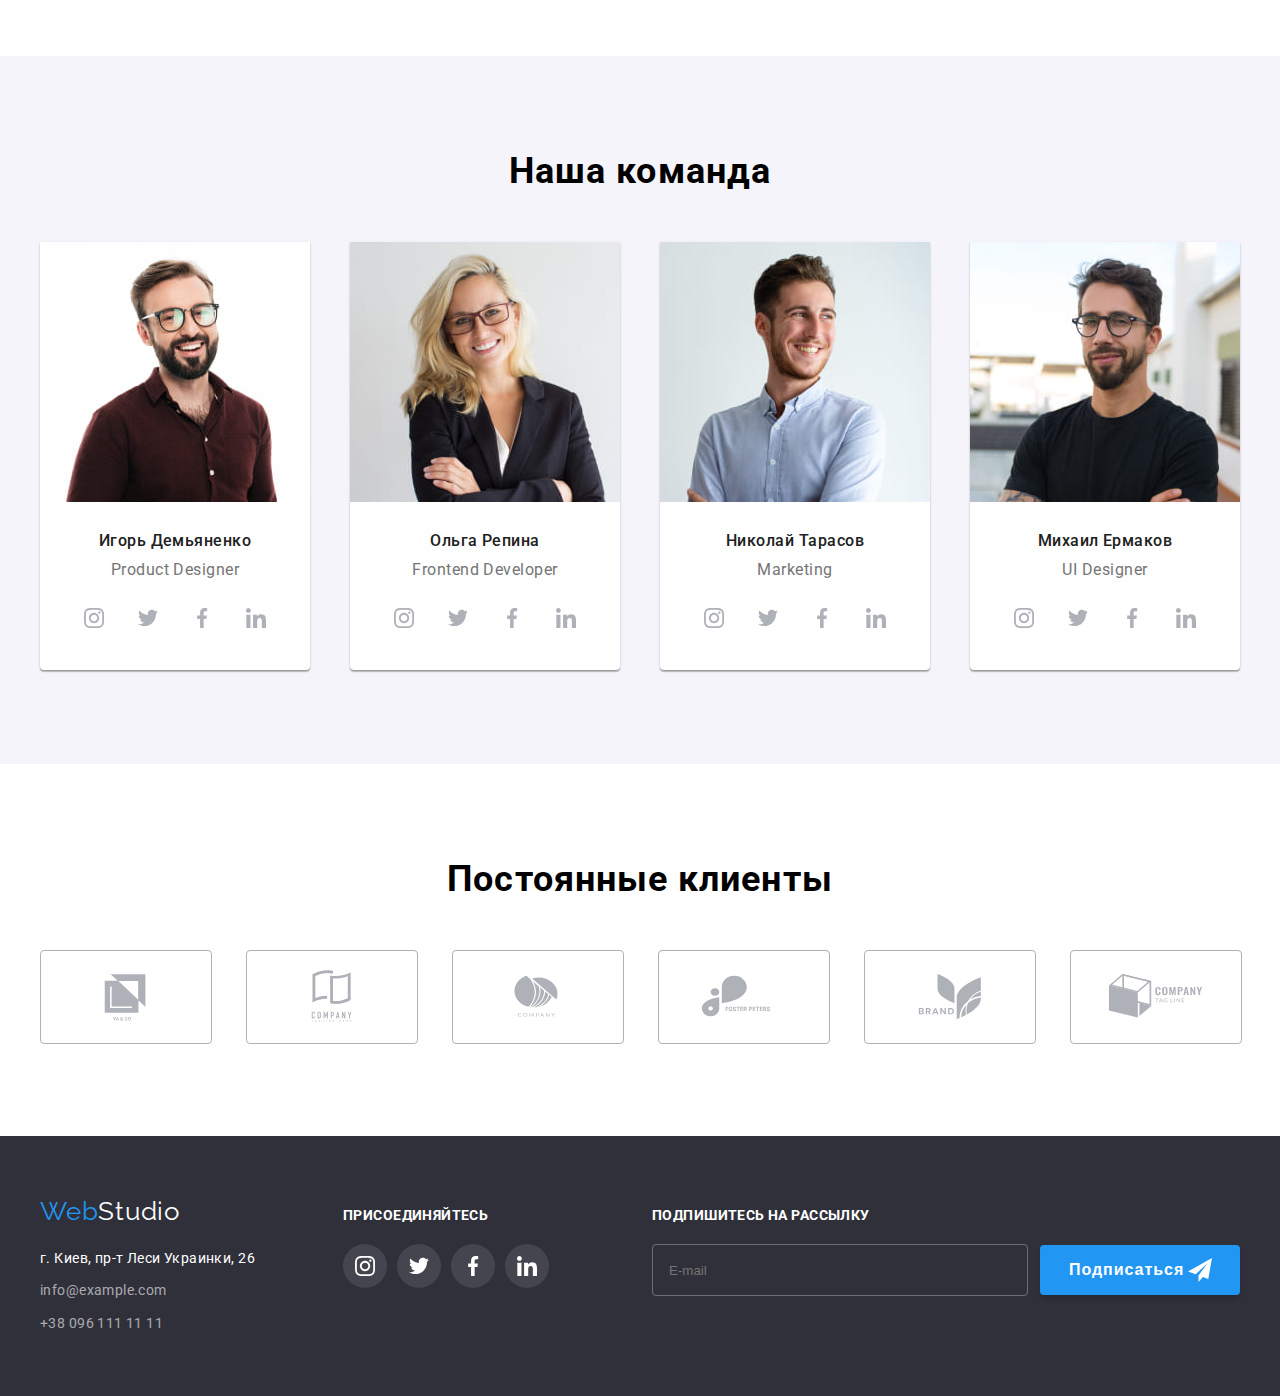
==== commit 7e2c85c4: "14 07 2022 2" ====
--- a/index.html
+++ b/index.html
@@ -142,7 +142,7 @@
 
       <!-- ----------------BENEFITS---------------- -->
 
-      <!-- <section class="section benefit">
+      <section class="section benefit">
         <div class="container">
           <ul class="benefits">
             <li class="benefits__item">
@@ -170,11 +170,11 @@
             </li>
           </ul>
         </div>
-      </section> -->
+      </section>
 
       <!-- ------------------WHAT WE DO (WWD)-------------- -->
 
-      <!-- <section class="section whatwedo-container">
+      <section class="section whatwedo-container">
         <div class="container">
           <h2 class="whatwedo">Чем мы занимаемся</h2>
           <ul class="whatwedo__list list">
@@ -227,11 +227,11 @@
             </li>
           </ul>
         </div>
-      </section> -->
+      </section>
 
       <!-- ----------------TEAM---------------- -->
 
-      <!-- <section class="section teambackground">
+      <section class="section teambackground">
         <div class="container">
           <h2 class="team__head">Наша команда</h2>
 
@@ -471,7 +471,7 @@
             </li>
           </ul>
         </div>
-      </section> -->
+      </section>
 
       <!-- ---Regular customers--- -->
 
@@ -660,19 +660,6 @@
               <a href="" class="form-agreement__link">Условия договора</a>
               </label>
               
-              
-              <!-- <label class="form-agree"  for="privacy">
-                <input type="checkbox" name="privacy" class="frame visually-hidden">
-                <svg class="chekbox-icon">
-                  <use href="./images/icons.svg#icon-frame-chek">  
-                </svg>
-                <span class="chekbox-text">
-                  Соглашаюсь с рассылкой и принимаю &nbsp
-              <a href="" class="form-agreement__link">Условия договора</a>
-                </span>
-              </label> -->
-
-
             </div>
 
           <button type="submit" class="form__buttom">Отправить</button>
--- a/css/main.css
+++ b/css/main.css
@@ -451,29 +451,24 @@
     background-image: linear-gradient(to right, rgba(47, 48, 58, 0.4), rgba(47, 48, 58, 0.4)), url(../images/hero-pic/header-mob-2x.jpg);
   }
 }
-@media screen and (min-width: 480px) {
+@media screen and (min-width: 768px) {
   .hero {
-    background-image: linear-gradient(to right, rgba(47, 48, 58, 0.4), rgba(47, 48, 58, 0.4)), url(../images/hero-pic/header-mob.jpg);
-  }
-}
-@media (min-device-pixel-ratio: 2), (min-resolution: 192dpi), (min-resolution: 2dppx) {
+    background-image: linear-gradient(to right, rgba(47, 48, 58, 0.4), rgba(47, 48, 58, 0.4)), url(../images/hero-pic/header-tablet.jpg);
+  }
+}
+@media screen and (min-width: 768px) and (min-device-pixel-ratio: 2), screen and (min-width: 768px) and (min-resolution: 192dpi), screen and (min-width: 768px) and (min-resolution: 2dppx) {
   .hero {
     background-image: linear-gradient(to right, rgba(47, 48, 58, 0.4), rgba(47, 48, 58, 0.4)), url(../images/hero-pic/header-tablet-2x.jpg);
   }
 }
-@media screen and (min-width: 768px) {
+@media screen and (min-width: 1200px) {
   .hero {
-    background-image: linear-gradient(to right, rgba(47, 48, 58, 0.4), rgba(47, 48, 58, 0.4)), url(../images/hero-pic/header-tablet.jpg);
-  }
-}
-@media (min-device-pixel-ratio: 2), (min-resolution: 192dpi), (min-resolution: 2dppx) {
+    background-image: linear-gradient(to right, rgba(47, 48, 58, 0.4), rgba(47, 48, 58, 0.4)), url(../images/hero-pic/header.jpg);
+  }
+}
+@media screen and (min-width: 1200px) and (min-device-pixel-ratio: 2), screen and (min-width: 1200px) and (min-resolution: 192dpi), screen and (min-width: 1200px) and (min-resolution: 2dppx) {
   .hero {
     background-image: linear-gradient(to right, rgba(47, 48, 58, 0.4), rgba(47, 48, 58, 0.4)), url(../images/hero-pic/header-2x.jpg);
-  }
-}
-@media screen and (min-width: 1200px) {
-  .hero {
-    background-image: linear-gradient(to right, rgba(47, 48, 58, 0.4), rgba(47, 48, 58, 0.4)), url(../images/hero-pic/header.jpg);
   }
 }
 
@@ -490,7 +485,6 @@
   margin-bottom: 30px;
   margin-left: auto;
   margin-right: auto;
-  min-width: 320px;
 }
 @media screen and (min-width: 768px) {
   .hero__title {
@@ -1090,7 +1084,6 @@
   display: flex;
   align-items: center;
   position: relative;
-  margin-left: 12px;
   margin-top: 20px;
   margin-right: 0;
   margin-bottom: 0;
@@ -1478,14 +1471,18 @@
 }
 @media screen and (max-width: 480px) {
   .form-agreement__label::before {
-    width: 13px;
+    display: inline-block;
+    border: 1px solid var(--primaty-text-color);
+    width: 12px;
     height: 12px;
   }
 }
 @media screen and (max-width: 480px) {
   .form-agreement__label {
-    font-size: 11px;
+    display: inline-block;
+    font-size: 12px;
     line-height: 1.71;
+    text-align: center;
   }
 }
 @media screen and (min-width: 1200px) {
@@ -1500,6 +1497,13 @@
   font-size: 11px;
   line-height: 1.17;
   letter-spacing: 0.03em;
+}
+@media screen and (max-width: 480px) {
+  .form-agreement__link {
+    display: inline-block;
+    font-size: 11px;
+    line-height: 1.71;
+  }
 }
 @media screen and (min-width: 1200px) {
   .form-agreement__link {
